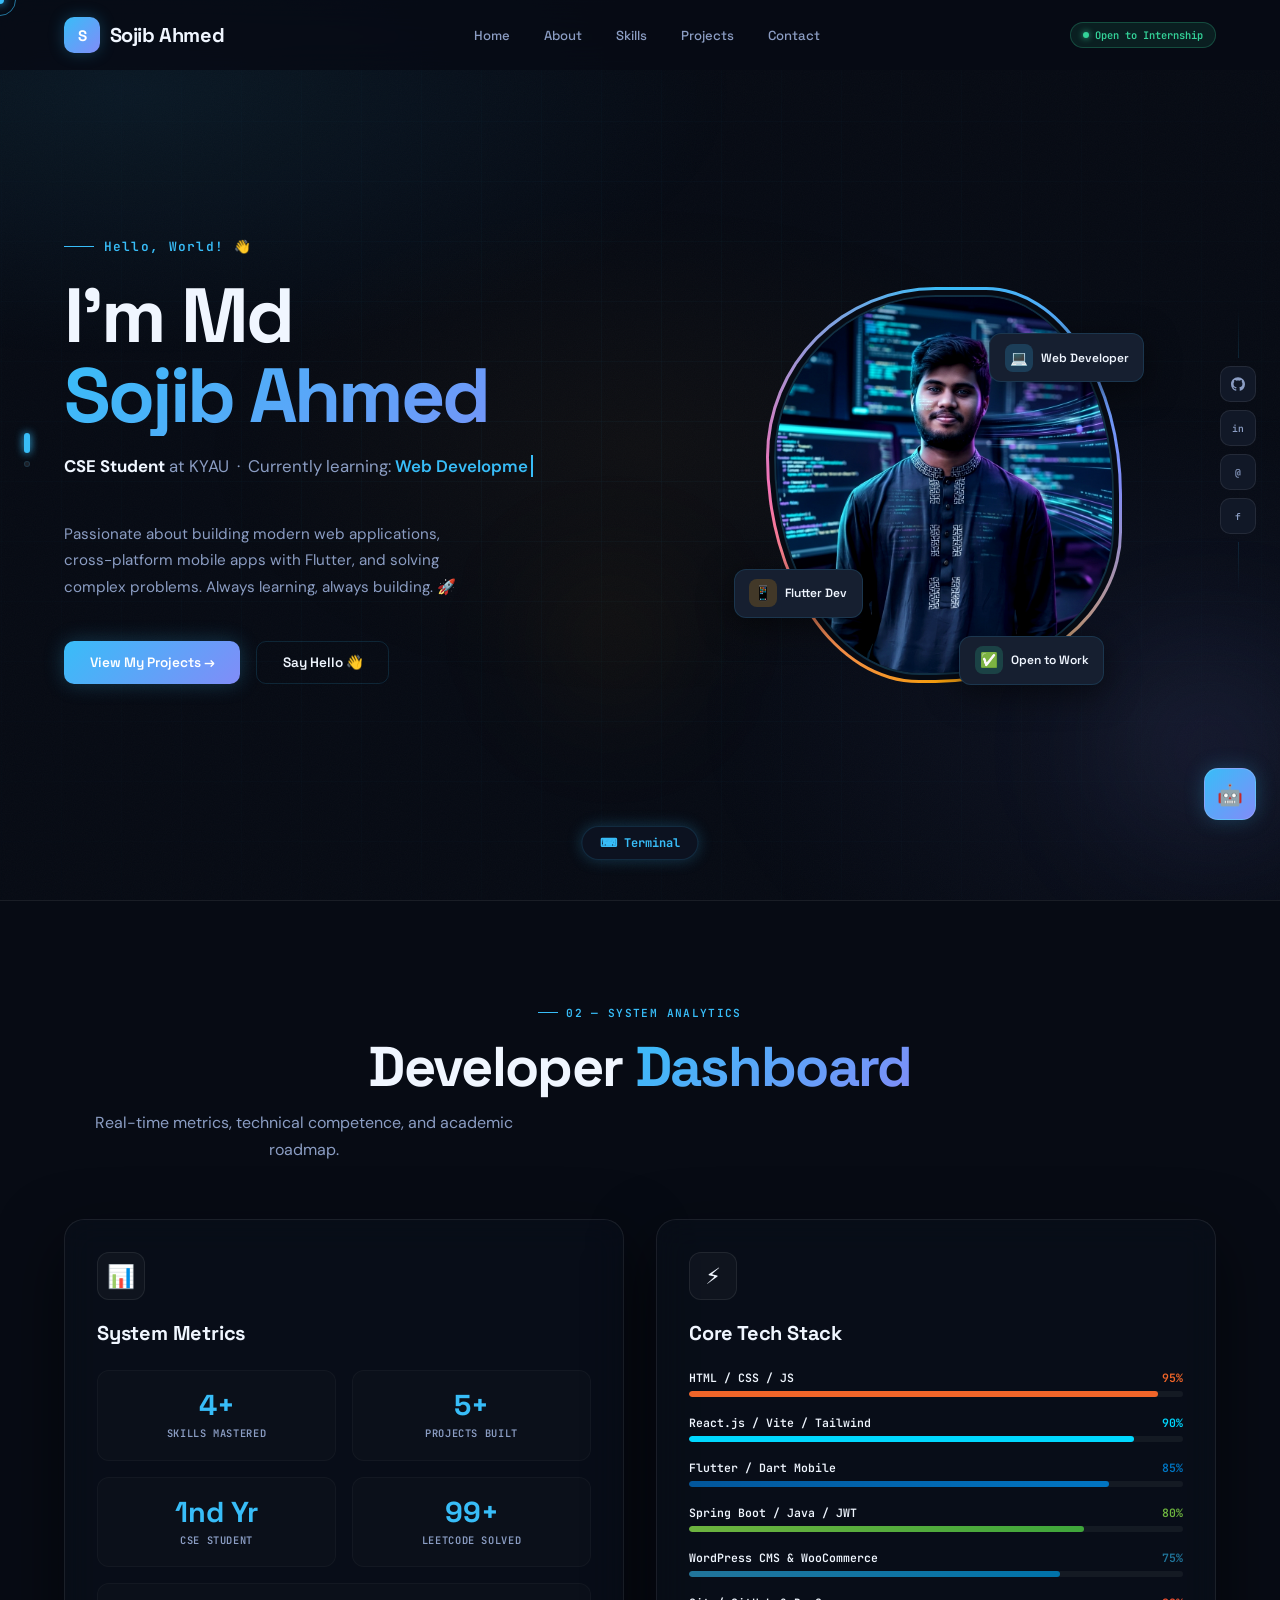
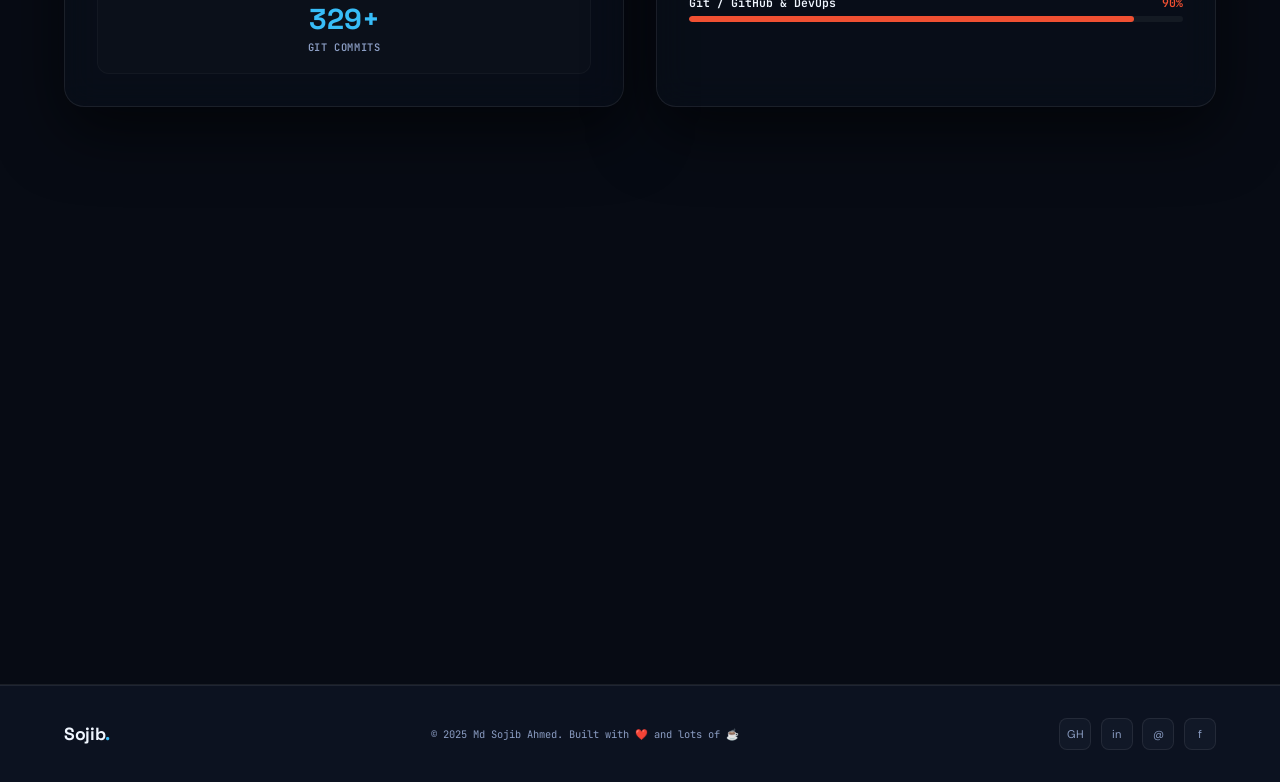
==== index.html @ 4d1f5768 "first commit" ====
<!DOCTYPE html>
<html lang="en">
<head>
  <meta charset="UTF-8"/>
  <meta name="viewport" content="width=device-width, initial-scale=1.0"/>
  <title>Md Sojib Ahmed | CSE Student & Web Developer</title>
  <meta name="description" content="Portfolio of Md Sojib Ahmed — CSE student at Khwaja Yunus Ali University. Passionate about web development, Flutter, and problem solving."/>
  <meta name="keywords" content="Md Sojib Ahmed, CSE student, web developer, Flutter, React, portfolio, KYAU"/>
  <meta name="author" content="Md Sojib Ahmed"/>
  <meta property="og:title" content="Md Sojib Ahmed | Developer Portfolio"/>
  <meta property="og:description" content="CSE student passionate about web development, Flutter apps, and problem solving."/>
  <meta property="og:type" content="website"/>
  <link rel="icon" href="data:image/svg+xml,%3Csvg xmlns='http://www.w3.org/2000/svg' viewBox='0 0 100 100'%3E%3Cdefs%3E%3ClinearGradient id='grad' x1='0%25' y1='0%25' x2='100%25' y2='100%25'%3E%3Cstop offset='0%25' stop-color='%2338bdf8'/%3E%3Cstop offset='100%25' stop-color='%23818cf8'/%3E%3C/linearGradient%3E%3C/defs%3E%3Crect width='100' height='100' rx='24' fill='%230d1117' stroke='url(%23grad)' stroke-width='4'/%3E%3Ctext x='50%25' y='68%25' font-family='system-ui, sans-serif' font-weight='900' font-size='56' fill='url(%23grad)' text-anchor='middle'%3ES%3C/text%3E%3C/svg%3E"/>
  <link rel="stylesheet" href="css/global.css"/>
  <link rel="stylesheet" href="css/home.css"/>
</head>
<body>

<!-- CURSOR -->
<div id="cur-dot"></div>
<div id="cur-ring"></div>

<!-- KONAMI OVERLAY -->
<div id="konami-overlay">
  <div class="konami-emoji">🎉</div>
  <h2 class="konami-title">You Found the Easter Egg!</h2>
  <p class="konami-sub">↑↑↓↓←→←→BA — Incredible! 🕹️<br/>You truly have the developer instinct. Sojib would be proud!</p>
  <button class="konami-close" id="konamiClose">Awesome, Close ✕</button>
</div>

<!-- LOADER -->
<div id="loader">
  <div class="loader-logo-wrap">
    <div class="loader-logo">Sojib<span class="ld-accent">.</span></div>
  </div>
  <div class="loader-dots">
    <span></span><span></span><span></span>
  </div>
  <div class="loader-progress">
    <div class="loader-bar" id="loader-bar"></div>
  </div>
  <div class="loader-status" id="loader-status">Initializing...</div>
</div>

<!-- SOCIAL SIDEBAR -->
<aside class="soc-sidebar" aria-label="Social links">
  <div class="soc-line"></div>
  <a href="https://github.com/sojibahmed404/" target="_blank" rel="noopener" class="soc-btn" aria-label="GitHub">
    <svg viewBox="0 0 24 24"><path d="M12 .297c-6.63 0-12 5.373-12 12 0 5.303 3.438 9.8 8.205 11.385.6.113.82-.258.82-.577 0-.285-.01-1.04-.015-2.04-3.338.724-4.042-1.61-4.042-1.61C4.422 18.07 3.633 17.7 3.633 17.7c-1.087-.744.084-.729.084-.729 1.205.084 1.838 1.236 1.838 1.236 1.07 1.835 2.809 1.305 3.495.998.108-.776.417-1.305.76-1.605-2.665-.3-5.466-1.332-5.466-5.93 0-1.31.465-2.38 1.235-3.22-.135-.303-.54-1.523.105-3.176 0 0 1.005-.322 3.3 1.23.96-.267 1.98-.399 3-.405 1.02.006 2.04.138 3 .405 2.28-1.552 3.285-1.23 3.285-1.23.645 1.653.24 2.873.12 3.176.765.84 1.23 1.91 1.23 3.22 0 4.61-2.805 5.625-5.475 5.92.42.36.81 1.096.81 2.22 0 1.606-.015 2.896-.015 3.286 0 .315.21.69.825.57C20.565 22.092 24 17.592 24 12.297c0-6.627-5.373-12-12-12"/></svg>
    <div class="soc-tip">GitHub</div>
  </a>
  <a href="https://www.linkedin.com/in/md-sojib-ahmed-a58ab03a2/" target="_blank" rel="noopener" class="soc-btn" aria-label="LinkedIn">in<div class="soc-tip">LinkedIn</div></a>
  <a href="mailto:mdsojibahmed544@gmail.com" class="soc-btn" aria-label="Email">@<div class="soc-tip">Email</div></a>
  <a href="https://www.facebook.com/mdsojib.ahamed.9615" target="_blank" rel="noopener" class="soc-btn" aria-label="Facebook">f<div class="soc-tip">Facebook</div></a>
  <div class="soc-line bottom"></div>
</aside>

<!-- PAGE INDICATOR -->
<nav class="page-indicator" aria-label="Page sections">
  <div class="pi-dot active" title="Home"></div>
  <div class="pi-dot" title="Intro"></div>
</nav>

<!-- NAVIGATION -->
<nav role="navigation" aria-label="Main navigation">
  <a href="index.html" class="nav-logo">
    <div class="nav-logo-icon">S</div>
    <span>Sojib Ahmed</span>
  </a>
  <ul class="nav-links">
    <li><a href="index.html" class="active" id="nav-home">Home</a></li>
    <li><a href="about.html" id="nav-about">About</a></li>
    <li><a href="skills.html" id="nav-skills">Skills</a></li>
    <li><a href="projects.html" id="nav-projects">Projects</a></li>
    <li><a href="contact.html" id="nav-contact">Contact</a></li>
  </ul>
  <div class="nav-available">
    <span class="nav-available-dot"></span>
    Open to Internship
  </div>
  <button class="nav-ham" id="nav-ham" aria-label="Open menu">
    <span></span><span></span><span></span>
  </button>
</nav>
<nav class="nav-drawer" id="nav-drawer">
  <a href="index.html">Home</a>
  <a href="about.html">About</a>
  <a href="skills.html">Skills</a>
  <a href="projects.html">Projects</a>
  <a href="contact.html">Contact</a>
</nav>

<!-- HERO SECTION -->
<section id="home" aria-label="Hero section">
  <!-- Background elements -->
  <div class="hero-grid-bg"></div>
  <div class="hero-orb"></div>
  <div class="hero-orb"></div>
  <div class="hero-orb"></div>

  <!-- Left content -->
  <div class="hero-left">
    <div class="hero-greeting reveal" data-delay="200">
      Hello, World! 👋
    </div>
    <h1 class="hero-name reveal" data-delay="350">
      <span class="name-line1">I'm Md</span>
      <span class="name-line2 scramble" data-text="Sojib Ahmed">Sojib Ahmed</span>
    </h1>
    <div class="hero-role-wrap reveal" data-delay="450">
      <strong>CSE Student</strong> at KYAU &nbsp;·&nbsp; Currently learning:
      <span id="typewriter-text"></span>
    </div>
    <p class="hero-desc reveal" data-delay="550">
      Passionate about building modern web applications, cross-platform mobile apps with Flutter, and solving complex problems. Always learning, always building. 🚀
    </p>
    <div class="hero-btns reveal" data-delay="650">
      <a href="projects.html" class="btn-primary mag-btn" id="cta-projects">View My Projects →</a>
      <a href="contact.html" class="btn-outline mag-btn" id="cta-contact">Say Hello 👋</a>
    </div>
  </div>

  <!-- Right: Profile image -->
  <div class="hero-right reveal" data-delay="400">
    <div class="hero-img-container">
      <div class="hero-img-ring">
        <div class="hero-img-ring-inner"></div>
      </div>
      <div class="hero-img-blob">
        <img src="assets/sojib.png" alt="Md Sojib Ahmed — CSE Student and Developer" loading="eager"/>
      </div>
      <!-- Floating badges -->
      <div class="hero-badge hero-badge-1">
        <div class="badge-icon">💻</div>
        <span>Web Developer</span>
      </div>
      <div class="hero-badge hero-badge-2">
        <div class="badge-icon">📱</div>
        <span>Flutter Dev</span>
      </div>
      <div class="hero-badge hero-badge-3">
        <div class="badge-icon">✅</div>
        <span>Open to Work</span>
      </div>
    </div>
  </div>


</section>

<!-- DEVELOPER DASHBOARD SECTION -->
<section id="dev-dashboard" class="dev-dashboard section-anchor reveal" data-delay="100">
  <div class="dashboard-header text-center">
    <div class="section-eyebrow">02 — SYSTEM ANALYTICS</div>
    <h2 class="section-title">Developer <span class="hl">Dashboard</span></h2>
    <p class="section-sub">Real-time metrics, technical competence, and academic roadmap.</p>
  </div>

  <div class="dashboard-grid">
    <!-- Card 1: Core Metrics & Stats -->
    <div class="dash-card metrics-card reveal" data-delay="200">
      <div class="card-glow"></div>
      <div class="card-header-icon">📊</div>
      <h3>System Metrics</h3>
      <div class="stats-grid">
        <div class="dash-stat-item">
          <div class="ds-num"><span data-count="6" data-suffix="+">0+</span></div>
          <div class="ds-label">Skills Mastered</div>
          <div class="ds-tooltip">C, C++, Java, JavaScript, Dart, HTML/CSS</div>
        </div>
        <div class="dash-stat-item">
          <div class="ds-num"><span data-count="8" data-suffix="+">0+</span></div>
          <div class="ds-label">Projects Built</div>
          <div class="ds-tooltip">Emergency Blood Finder, KYAU PDF Builder, Portfolio</div>
        </div>
        <div class="dash-stat-item">
          <div class="ds-num"><span data-count="2" data-suffix="nd Yr">0</span></div>
          <div class="ds-label">CSE Student</div>
          <div class="ds-tooltip">Khwaja Yunus Ali University • CSE Department</div>
        </div>
        <div class="dash-stat-item">
          <div class="ds-num"><span data-count="150" data-suffix="+">0+</span></div>
          <div class="ds-label">LeetCode Solved</div>
          <div class="ds-tooltip">Data Structures & Algorithms in C++ & Java</div>
        </div>
        <div class="dash-stat-item">
          <div class="ds-num"><span data-count="500" data-suffix="+">0+</span></div>
          <div class="ds-label">Git Commits</div>
          <div class="ds-tooltip">Continuous integration & source control history</div>
        </div>
      </div>
    </div>

    <!-- Card 2: Interactive Core Stack Explorer -->
    <div class="dash-card stack-card reveal" data-delay="300">
      <div class="card-glow"></div>
      <div class="card-header-icon">⚡</div>
      <h3>Core Tech Stack</h3>
      <div class="stack-list">
        <div class="stack-item" data-tech="html">
          <div class="stack-info">
            <span class="stack-name">HTML / CSS / JS</span>
            <span class="stack-pct">95%</span>
          </div>
          <div class="stack-bar-wrap">
            <div class="stack-bar" style="--target-width: 95%"></div>
          </div>
        </div>
        <div class="stack-item" data-tech="react">
          <div class="stack-info">
            <span class="stack-name">React.js / Vite / Tailwind</span>
            <span class="stack-pct">90%</span>
          </div>
          <div class="stack-bar-wrap">
            <div class="stack-bar" style="--target-width: 90%"></div>
          </div>
        </div>
        <div class="stack-item" data-tech="flutter">
          <div class="stack-info">
            <span class="stack-name">Flutter / Dart Mobile</span>
            <span class="stack-pct">85%</span>
          </div>
          <div class="stack-bar-wrap">
            <div class="stack-bar" style="--target-width: 85%"></div>
          </div>
        </div>
        <div class="stack-item" data-tech="spring">
          <div class="stack-info">
            <span class="stack-name">Spring Boot / Java / JWT</span>
            <span class="stack-pct">80%</span>
          </div>
          <div class="stack-bar-wrap">
            <div class="stack-bar" style="--target-width: 80%"></div>
          </div>
        </div>
        <div class="stack-item" data-tech="wordpress">
          <div class="stack-info">
            <span class="stack-name">WordPress CMS & WooCommerce</span>
            <span class="stack-pct">75%</span>
          </div>
          <div class="stack-bar-wrap">
            <div class="stack-bar" style="--target-width: 75%"></div>
          </div>
        </div>
        <div class="stack-item" data-tech="git">
          <div class="stack-info">
            <span class="stack-name">Git / GitHub & DevOps</span>
            <span class="stack-pct">90%</span>
          </div>
          <div class="stack-bar-wrap">
            <div class="stack-bar" style="--target-width: 90%"></div>
          </div>
        </div>
      </div>
    </div>

    <!-- Card 3: Academic & Status Hub -->
    <div class="dash-card status-card reveal" data-delay="400">
      <div class="card-glow"></div>
      <div class="card-header-icon">🎓</div>
      <h3>Academic & Status</h3>
      <div class="status-list">
        <div class="status-item">
          <span class="status-icon">🏫</span>
          <div class="status-content">
            <div class="status-label">University</div>
            <div class="status-val">Khwaja Yunus Ali University</div>
          </div>
        </div>
        <div class="status-item">
          <span class="status-icon">📚</span>
          <div class="status-content">
            <div class="status-label">Department</div>
            <div class="status-val">Computer Science & Engineering</div>
          </div>
        </div>
        <div class="status-item">
          <span class="status-icon">📍</span>
          <div class="status-content">
            <div class="status-label">Location</div>
            <div class="status-val">Bangladesh (GMT+6)</div>
          </div>
        </div>
        <div class="status-item">
          <span class="status-icon">💼</span>
          <div class="status-content">
            <div class="status-label">Availability</div>
            <div class="status-val status-val-badge">
              <span class="status-dot-pulse"></span>
              Open to Internship
            </div>
          </div>
        </div>
      </div>
    </div>

    <!-- Card 4: Dev Goals & Focus -->
    <div class="dash-card focus-card reveal" data-delay="500">
      <div class="card-glow"></div>
      <div class="card-header-icon">🎯</div>
      <h3>Current Focus & Vision</h3>
      <div class="focus-content">
        <div class="focus-block">
          <h4>🚀 Learning Roadmap</h4>
          <p>Spring Security, Flutter Clean Architecture, and REST API Best Practices.</p>
        </div>
        <div class="focus-block">
          <h4>💡 Dev Philosophy</h4>
          <p>"Logic will get you from A to B. Clean code & care will get you everywhere. I build robust cross-platform mobile apps & web services."</p>
        </div>
        <div class="focus-block">
          <h4>🛡️ Active Projects</h4>
          <p>Developing full-stack Spring-React applications and custom Flutter plugins.</p>
        </div>
      </div>
    </div>
  </div>
</section>


<!-- ── TERMINAL WIDGET (MODAL OVERLAY STYLE) ── -->
<button id="term-open-btn" title="Open Terminal">⌨ Terminal</button>

<div id="terminal-overlay">
  <div class="terminal-box">
    <div class="terminal-bar">
      <div class="terminal-dot r" id="term-close-dot" title="Close Terminal"></div>
      <div class="terminal-dot y"></div>
      <div class="terminal-dot g"></div>
      <div class="terminal-title">sojib@portfolio ~ terminal</div>
    </div>
    <div class="terminal-body" id="terminal-body">
      <div class="term-line welcome-msg">
        <pre class="term-ascii" style="color: #3fb950; font-family: monospace; font-size: clamp(.38rem, 1vw, .55rem); line-height: 1.15; overflow-x: auto; white-space: pre; margin-bottom: 1rem;">
 ____   ___    _ ___ ____    _    _   _ __  __ _____ ____  
/ ___| / _ \  | |_ _| __ )  / \  | | | |  \/  | ____|  _ \ 
\___ \| | | |_| || ||  _ \ / _ \ | |_| | |\/| |  _| | | | |
 ___) | |_| | |_| || || |_) / ___ \|  _  | |  | | |___| |_| |
|____/ \___/ \___/___|____/_/   \_\_| |_|_|  |_|_____|____/ 
        </pre>
        <p class="term-line info">Welcome to Sojib's Interactive CLI [Version 1.0.0]</p>
        <p class="term-line info">Type <span style="color: #58a6ff;">'help'</span> to see a list of available commands.</p>
        
        <div class="term-quick-actions" style="margin-top: 1rem; display: flex; flex-wrap: wrap; gap: 0.5rem; align-items: center;">
          <span style="color: #8b949e; font-family: monospace; font-size: 0.75rem;">Quick Run:</span>
          <button class="term-qbtn" onclick="runTermCmd('help')">help</button>
          <button class="term-qbtn" onclick="runTermCmd('neofetch')">neofetch</button>
          <button class="term-qbtn" onclick="runTermCmd('skills --visual')">skills</button>
          <button class="term-qbtn" onclick="runTermCmd('github')">github</button>
          <button class="term-qbtn" onclick="runTermCmd('sudo hack')">sudo hack</button>
        </div>
        <br/>
      </div>
    </div>
    <div class="terminal-input-row">
      <span class="terminal-prompt">sojib@portfolio:~$ </span>
      <input id="terminal-input" type="text" placeholder="type 'help' for commands..." autocomplete="off" spellcheck="false"/>
    </div>
  </div>
</div>

<!-- AI CHAT -->
<div id="ai-chat-btn" role="button" aria-label="Open AI chat" title="Chat with Sojib's AI">🤖</div>
<div id="ai-chat-bubble" role="dialog" aria-label="AI Assistant">
  <div class="chat-header">
    <div class="chat-header-dot"></div>
    <div class="chat-header-title">Ask about Sojib 🤖</div>
    <div class="chat-header-sub">AI Assistant</div>
    <button class="chat-close-btn" id="chat-close">✕</button>
  </div>
  <div class="chat-msgs" id="chat-msgs">
    <div class="chat-msg bot">Hi! 👋 I'm Sojib's AI assistant. Ask me anything about him — skills, projects, or how to contact him!</div>
  </div>
  <div class="chat-quick">
    <button class="chat-quick-btn" onclick="quickAsk('Who is Sojib?')">Who is Sojib?</button>
    <button class="chat-quick-btn" onclick="quickAsk('What are his skills?')">Skills?</button>
    <button class="chat-quick-btn" onclick="quickAsk('Is he available for internship?')">Internship?</button>
    <button class="chat-quick-btn" onclick="quickAsk('What projects has he built?')">Projects?</button>
  </div>
  <div class="chat-input-row">
    <input id="chat-input" type="text" placeholder="Ask something..." autocomplete="off"/>
    <button id="chat-send" aria-label="Send">➤</button>
  </div>
</div>

<!-- BACK TO TOP -->
<button id="back-top" aria-label="Back to top">↑</button>

<!-- FOOTER -->
<footer>
  <div class="footer-inner">
    <a href="index.html" class="footer-logo">Sojib<span>.</span></a>
    <p class="footer-copy">© 2025 Md Sojib Ahmed. Built with ❤️ and lots of ☕</p>
    <div class="footer-socials">
      <a href="https://github.com/sojibahmed404/" target="_blank" rel="noopener" aria-label="GitHub">GH</a>
      <a href="https://www.linkedin.com/in/md-sojib-ahmed-a58ab03a2/" target="_blank" rel="noopener" aria-label="LinkedIn">in</a>
      <a href="mailto:mdsojibahmed544@gmail.com" aria-label="Email">@</a>
      <a href="https://www.facebook.com/mdsojib.ahamed.9615" target="_blank" rel="noopener" aria-label="Facebook">f</a>
    </div>
  </div>
</footer>

<script src="js/global.js"></script>
<script src="js/home.js"></script>
</body>
</html>
---- css/global.css ----
/* ═══════════════════════════════════════════
   SOJIB AHMED — PORTFOLIO — GLOBAL STYLES
   ═══════════════════════════════════════════ */

@import url('https://fonts.googleapis.com/css2?family=Space+Grotesk:wght@300;400;500;600;700&family=DM+Sans:ital,opsz,wght@0,9..40,300;0,9..40,400;0,9..40,500;0,9..40,600;1,9..40,400&family=JetBrains+Mono:wght@400;600&display=swap');

/* ── DESIGN TOKENS ── */
:root {
  /* Colors */
  --bg: #070b14;
  --bg2: #0c1220;
  --bg3: #111827;
  --card: #111827;
  --card2: #161f30;
  --border: rgba(56, 189, 248, 0.15);
  --border2: rgba(255, 255, 255, 0.08);
  --fg: #f0f6ff;
  --muted: #8b9dc3;

  /* Accent palette */
  --cyan: #38bdf8;
  --cyan-dark: #0284c7;
  --cyan-glow: rgba(56, 189, 248, 0.25);
  --amber: #f59e0b;
  --amber-glow: rgba(245, 158, 11, 0.25);
  --violet: #818cf8;
  --violet-glow: rgba(129, 140, 248, 0.25);
  --rose: #f472b6;
  --emerald: #34d399;

  /* Shadows */
  --shadow-sm: 0 2px 8px rgba(0,0,0,.4);
  --shadow-md: 0 8px 32px rgba(0,0,0,.5);
  --shadow-lg: 0 24px 64px rgba(0,0,0,.6);
  --shadow-glow: 0 0 24px var(--cyan-glow);
  --shadow-glow-amber: 0 0 24px var(--amber-glow);

  /* Typography */
  --font-head: 'Space Grotesk', system-ui, sans-serif;
  --font-body: 'DM Sans', system-ui, sans-serif;
  --font-mono: 'JetBrains Mono', monospace;

  /* Spacing */
  --nav-h: 70px;

  /* Transitions */
  --ease-spring: cubic-bezier(0.34, 1.56, 0.64, 1);
  --ease-smooth: cubic-bezier(0.4, 0, 0.2, 1);
}

/* ── RESET ── */
*, *::before, *::after {
  box-sizing: border-box;
  margin: 0;
  padding: 0;
}
html {
  scroll-behavior: smooth;
  font-size: 16px;
}
body {
  background: var(--bg);
  color: var(--fg);
  font-family: var(--font-body);
  overflow-x: hidden;
  -webkit-font-smoothing: antialiased;
  -moz-osx-font-smoothing: grayscale;
  cursor: none;
  min-height: 100vh;
}

/* ── NOISE OVERLAY ── */
body::before {
  content: '';
  position: fixed;
  inset: 0;
  z-index: -1;
  pointer-events: none;
  opacity: 0.025;
  background-image: url("data:image/svg+xml,%3Csvg viewBox='0 0 256 256' xmlns='http://www.w3.org/2000/svg'%3E%3Cfilter id='noise'%3E%3CfeTurbulence type='fractalNoise' baseFrequency='0.9' numOctaves='4' stitchTiles='stitch'/%3E%3C/filter%3E%3Crect width='100%25' height='100%25' filter='url(%23noise)'/%3E%3C/svg%3E");
  background-repeat: repeat;
  background-size: 256px 256px;
}

/* ── GRADIENT MESH BG ── */
body::after {
  content: '';
  position: fixed;
  inset: 0;
  z-index: -1;
  pointer-events: none;
  background:
    radial-gradient(ellipse 80% 50% at 10% 10%, rgba(56, 189, 248, 0.08) 0%, transparent 60%),
    radial-gradient(ellipse 60% 60% at 90% 80%, rgba(129, 140, 248, 0.06) 0%, transparent 60%),
    radial-gradient(ellipse 50% 40% at 50% 50%, rgba(245, 158, 11, 0.04) 0%, transparent 70%);
}

/* ── SCROLLBAR ── */
::-webkit-scrollbar { width: 6px; }
::-webkit-scrollbar-track { background: var(--bg2); }
::-webkit-scrollbar-thumb { background: var(--border); border-radius: 99px; }
::-webkit-scrollbar-thumb:hover { background: var(--cyan); }
* { scrollbar-width: thin; scrollbar-color: var(--border) var(--bg2); }

/* ── SELECTION ── */
::selection { background: var(--cyan-glow); color: var(--cyan); }

/* ── CUSTOM CURSOR ── */
#cur-dot {
  position: fixed;
  width: 8px;
  height: 8px;
  background: var(--cyan);
  border-radius: 50%;
  pointer-events: none;
  z-index: 99999;
  transform: translate(-50%, -50%);
  transition: width .15s var(--ease-spring), height .15s var(--ease-spring), background .2s ease;
  box-shadow: 0 0 10px var(--cyan);
}
#cur-ring {
  position: fixed;
  width: 32px;
  height: 32px;
  border: 1.5px solid rgba(56, 189, 248, 0.6);
  border-radius: 50%;
  pointer-events: none;
  z-index: 99998;
  transform: translate(-50%, -50%);
  transition: all .1s ease;
}
body:has(a:hover, button:hover, [role="button"]:hover) #cur-dot {
  width: 16px;
  height: 16px;
  background: var(--amber);
  box-shadow: 0 0 16px var(--amber);
}
body:has(a:hover, button:hover, [role="button"]:hover) #cur-ring {
  width: 44px;
  height: 44px;
  border-color: rgba(245, 158, 11, 0.5);
}

/* ── PAGE LOADER ── */
#loader {
  position: fixed;
  inset: 0;
  z-index: 99990;
  background: var(--bg);
  display: flex;
  flex-direction: column;
  align-items: center;
  justify-content: center;
  gap: 1.8rem;
  transition: opacity .6s ease, visibility .6s ease;
}
#loader.done { opacity: 0; visibility: hidden; }

.loader-logo-wrap {
  display: flex;
  align-items: center;
  gap: .5rem;
}
.loader-logo {
  font-family: var(--font-head);
  font-size: 2.8rem;
  font-weight: 700;
  color: var(--fg);
  letter-spacing: -.03em;
}
.loader-logo .ld-accent {
  color: var(--cyan);
  position: relative;
}
.loader-logo .ld-accent::after {
  content: '';
  position: absolute;
  inset: -4px;
  border-radius: 8px;
  background: var(--cyan-glow);
  filter: blur(8px);
  z-index: -1;
}
.loader-progress {
  width: 200px;
  height: 2px;
  background: rgba(255,255,255,.08);
  border-radius: 99px;
  overflow: hidden;
  position: relative;
}
.loader-bar {
  height: 100%;
  width: 0;
  background: linear-gradient(90deg, var(--cyan), var(--violet), var(--amber));
  border-radius: 99px;
  transition: width .05s linear;
  box-shadow: 0 0 8px var(--cyan);
}
.loader-status {
  font-family: var(--font-mono);
  font-size: .7rem;
  color: var(--muted);
  letter-spacing: .1em;
}
.loader-dots {
  display: flex;
  gap: 6px;
}
.loader-dots span {
  width: 6px;
  height: 6px;
  border-radius: 50%;
  background: var(--cyan);
  animation: ldot .8s ease-in-out infinite;
}
.loader-dots span:nth-child(2) { animation-delay: .15s; background: var(--violet); }
.loader-dots span:nth-child(3) { animation-delay: .3s; background: var(--amber); }
@keyframes ldot {
  0%, 100% { transform: translateY(0); opacity: .4; }
  50% { transform: translateY(-8px); opacity: 1; }
}

/* ── NAVIGATION ── */
nav[role="navigation"] {
  position: fixed;
  top: 0;
  left: 0;
  right: 0;
  z-index: 1000;
  height: var(--nav-h);
  display: flex;
  align-items: center;
  justify-content: space-between;
  padding: 0 5%;
  background: rgba(7, 11, 20, 0.8);
  backdrop-filter: blur(16px);
  -webkit-backdrop-filter: blur(16px);
  transition: all .3s ease;
}
nav[role="navigation"].scrolled {
  background: rgba(7, 11, 20, 0.95);
}
.nav-logo {
  font-family: var(--font-head);
  font-size: 1.25rem;
  font-weight: 700;
  text-decoration: none;
  color: var(--fg);
  display: flex;
  align-items: center;
  gap: .6rem;
  letter-spacing: -.02em;
}
.nav-logo-icon {
  width: 36px;
  height: 36px;
  border-radius: 10px;
  background: linear-gradient(135deg, var(--cyan), var(--violet));
  display: flex;
  align-items: center;
  justify-content: center;
  font-size: .95rem;
  font-weight: 800;
  color: #fff;
  box-shadow: 0 0 16px var(--cyan-glow);
}
.nav-links {
  display: flex;
  gap: .2rem;
  list-style: none;
  align-items: center;
}
.nav-links a {
  font-family: var(--font-head);
  font-size: .82rem;
  font-weight: 500;
  text-decoration: none;
  color: var(--muted);
  padding: .4rem .9rem;
  border-radius: 8px;
  border: 1px solid transparent;
  transition: all .2s var(--ease-spring);
  position: relative;
}
.nav-links a:hover,
.nav-links a.active {
  color: var(--cyan);
  background: rgba(56, 189, 248, 0.08);
  border-color: var(--border);
}
.nav-links a.active::after {
  content: '';
  position: absolute;
  bottom: -2px;
  left: 50%;
  transform: translateX(-50%);
  width: 4px;
  height: 4px;
  background: var(--cyan);
  border-radius: 50%;
  box-shadow: 0 0 6px var(--cyan);
}
.nav-cta {
  font-family: var(--font-head);
  font-size: .8rem;
  font-weight: 600;
  text-decoration: none;
  color: var(--bg);
  background: linear-gradient(135deg, var(--cyan), var(--violet));
  padding: .5rem 1.2rem;
  border-radius: 8px;
  border: 1px solid transparent;
  transition: all .2s var(--ease-spring);
  display: flex;
  align-items: center;
  gap: .4rem;
  box-shadow: 0 0 16px var(--cyan-glow);
}
.nav-cta:hover {
  transform: translateY(-1px);
  box-shadow: 0 0 24px var(--cyan-glow);
}
.nav-available {
  display: flex;
  align-items: center;
  gap: .4rem;
  font-family: var(--font-mono);
  font-size: .65rem;
  font-weight: 600;
  color: var(--emerald);
  background: rgba(52, 211, 153, 0.1);
  border: 1px solid rgba(52, 211, 153, 0.25);
  padding: .3rem .75rem;
  border-radius: 99px;
}
.nav-available-dot {
  width: 6px;
  height: 6px;
  background: var(--emerald);
  border-radius: 50%;
  animation: avail-pulse 2s infinite;
  box-shadow: 0 0 6px var(--emerald);
}
@keyframes avail-pulse {
  0%, 100% { opacity: 1; transform: scale(1); }
  50% { opacity: .5; transform: scale(.7); }
}
/* Hamburger */
.nav-ham {
  display: none;
  flex-direction: column;
  gap: 5px;
  cursor: pointer;
  padding: .5rem;
}
.nav-ham span {
  display: block;
  width: 22px;
  height: 2px;
  background: var(--fg);
  border-radius: 99px;
  transition: all .3s ease;
}
.nav-ham.open span:nth-child(1) { transform: translateY(7px) rotate(45deg); }
.nav-ham.open span:nth-child(2) { opacity: 0; }
.nav-ham.open span:nth-child(3) { transform: translateY(-7px) rotate(-45deg); }

/* ── MOBILE NAV DRAWER ── */
.nav-drawer {
  display: none;
  position: fixed;
  inset: var(--nav-h) 0 0 0;
  z-index: 999;
  background: rgba(7, 11, 20, 0.97);
  backdrop-filter: blur(16px);
  flex-direction: column;
  align-items: center;
  justify-content: center;
  gap: 1.5rem;
  transform: translateY(-100%);
  transition: transform .4s var(--ease-smooth);
}
.nav-drawer.open {
  transform: translateY(0);
}
.nav-drawer a {
  font-family: var(--font-head);
  font-size: 1.4rem;
  font-weight: 600;
  text-decoration: none;
  color: var(--muted);
  transition: color .2s ease;
}
.nav-drawer a:hover { color: var(--cyan); }

/* ── SOCIAL SIDEBAR ── */
.soc-sidebar {
  position: fixed;
  right: 1.5rem;
  top: 50%;
  transform: translateY(-50%);
  z-index: 500;
  display: flex;
  flex-direction: column;
  align-items: center;
  gap: .5rem;
}
.soc-line {
  width: 1px;
  height: 50px;
  background: linear-gradient(to bottom, transparent, var(--border));
}
.soc-line.bottom {
  background: linear-gradient(to bottom, var(--border), transparent);
}
.soc-btn {
  width: 36px;
  height: 36px;
  border-radius: 10px;
  border: 1px solid var(--border2);
  background: var(--card);
  display: flex;
  align-items: center;
  justify-content: center;
  text-decoration: none;
  color: var(--muted);
  font-family: var(--font-mono);
  font-size: .6rem;
  font-weight: 600;
  transition: all .2s var(--ease-spring);
  position: relative;
}
.soc-btn svg { width: 14px; height: 14px; fill: currentColor; }
.soc-btn:hover {
  color: var(--cyan);
  border-color: var(--border);
  background: rgba(56, 189, 248, 0.1);
  transform: translateX(-3px);
  box-shadow: var(--shadow-glow);
}
.soc-tip {
  position: absolute;
  right: calc(100% + 10px);
  background: var(--card2);
  border: 1px solid var(--border);
  color: var(--fg);
  font-family: var(--font-mono);
  font-size: .6rem;
  font-weight: 600;
  letter-spacing: .05em;
  padding: .25rem .6rem;
  border-radius: 6px;
  white-space: nowrap;
  opacity: 0;
  pointer-events: none;
  transition: opacity .15s ease;
}
.soc-btn:hover .soc-tip { opacity: 1; }

/* ── SECTION SHARED ── */
section {
  padding: 6rem 5% 5rem;
  position: relative;
  z-index: 1;
}
section:first-of-type { padding-top: calc(var(--nav-h) + 4rem); }

.section-eyebrow {
  display: inline-flex;
  align-items: center;
  gap: .5rem;
  font-family: var(--font-mono);
  font-size: .7rem;
  font-weight: 600;
  text-transform: uppercase;
  letter-spacing: .12em;
  color: var(--cyan);
  margin-bottom: 1rem;
}
.section-eyebrow::before {
  content: '';
  width: 20px;
  height: 1px;
  background: var(--cyan);
}
.section-title {
  font-family: var(--font-head);
  font-size: clamp(2rem, 4.5vw, 3.5rem);
  font-weight: 700;
  line-height: 1.1;
  letter-spacing: -.03em;
  margin-bottom: .75rem;
}
.section-title .hl {
  background: linear-gradient(135deg, var(--cyan), var(--violet));
  -webkit-background-clip: text;
  -webkit-text-fill-color: transparent;
  background-clip: text;
}
.section-sub {
  font-size: 1rem;
  color: var(--muted);
  max-width: 480px;
  line-height: 1.7;
}

/* ── GLASS CARD ── */
.glass {
  background: rgba(17, 24, 39, 0.6);
  border: 1px solid var(--border2);
  backdrop-filter: blur(12px);
  -webkit-backdrop-filter: blur(12px);
}

/* ── BUTTONS ── */
.btn-primary {
  font-family: var(--font-head);
  font-size: .85rem;
  font-weight: 600;
  text-decoration: none;
  display: inline-flex;
  align-items: center;
  gap: .5rem;
  padding: .75rem 1.6rem;
  border-radius: 10px;
  background: linear-gradient(135deg, var(--cyan), var(--violet));
  color: #fff;
  border: none;
  cursor: pointer;
  transition: all .2s var(--ease-spring);
  box-shadow: 0 0 20px var(--cyan-glow);
  position: relative;
  overflow: hidden;
}
.btn-primary::before {
  content: '';
  position: absolute;
  inset: 0;
  background: linear-gradient(135deg, rgba(255,255,255,.15), transparent);
  opacity: 0;
  transition: opacity .2s ease;
}
.btn-primary:hover::before { opacity: 1; }
.btn-primary:hover {
  transform: translateY(-2px);
  box-shadow: 0 0 32px var(--cyan-glow);
}
.btn-outline {
  font-family: var(--font-head);
  font-size: .85rem;
  font-weight: 600;
  text-decoration: none;
  display: inline-flex;
  align-items: center;
  gap: .5rem;
  padding: .75rem 1.6rem;
  border-radius: 10px;
  background: transparent;
  color: var(--fg);
  border: 1px solid var(--border);
  cursor: pointer;
  transition: all .2s var(--ease-spring);
}
.btn-outline:hover {
  border-color: var(--cyan);
  color: var(--cyan);
  background: rgba(56, 189, 248, 0.08);
  transform: translateY(-2px);
}

/* ── REVEAL ANIMATION ── */
.reveal {
  opacity: 0;
  transform: translateY(28px);
  transition: opacity .6s ease, transform .6s var(--ease-spring);
}
.reveal.from-left {
  transform: translateX(-28px);
}
.reveal.from-right {
  transform: translateX(28px);
}
.reveal.visible {
  opacity: 1;
  transform: none;
}

/* ── FOOTER ── */
footer {
  position: relative;
  z-index: 1;
  background: var(--bg2);
  border-top: 1px solid var(--border2);
  padding: 2rem 5%;
}
.footer-inner {
  display: flex;
  justify-content: space-between;
  align-items: center;
  flex-wrap: wrap;
  gap: 1rem;
}
.footer-logo {
  font-family: var(--font-head);
  font-size: 1.1rem;
  font-weight: 700;
  color: var(--fg);
  text-decoration: none;
  letter-spacing: -.02em;
}
.footer-logo span { color: var(--cyan); }
.footer-copy {
  font-family: var(--font-mono);
  font-size: .65rem;
  color: var(--muted);
}
.footer-socials {
  display: flex;
  gap: .6rem;
}
.footer-socials a {
  width: 32px;
  height: 32px;
  border-radius: 8px;
  border: 1px solid var(--border2);
  background: var(--card);
  display: flex;
  align-items: center;
  justify-content: center;
  text-decoration: none;
  color: var(--muted);
  font-size: .7rem;
  transition: all .2s ease;
}
.footer-socials a:hover {
  color: var(--cyan);
  border-color: var(--border);
  background: rgba(56, 189, 248, 0.08);
}

/* ── KONAMI OVERLAY ── */
#konami-overlay {
  position: fixed;
  inset: 0;
  z-index: 999990;
  background: rgba(7, 11, 20, .97);
  display: flex;
  flex-direction: column;
  align-items: center;
  justify-content: center;
  gap: 1.5rem;
  opacity: 0;
  visibility: hidden;
  transition: opacity .4s ease, visibility .4s ease;
}
#konami-overlay.show { opacity: 1; visibility: visible; }
.konami-emoji { font-size: 5rem; animation: koSpin 1s ease-in-out infinite alternate; }
@keyframes koSpin {
  from { transform: rotate(-15deg) scale(1); }
  to { transform: rotate(15deg) scale(1.15); }
}
.konami-title {
  font-family: var(--font-head);
  font-size: 2.2rem;
  font-weight: 700;
  background: linear-gradient(135deg, var(--cyan), var(--amber));
  -webkit-background-clip: text;
  -webkit-text-fill-color: transparent;
  background-clip: text;
}
.konami-sub {
  font-size: .95rem;
  color: var(--muted);
  text-align: center;
  max-width: 380px;
  line-height: 1.7;
}
.konami-close {
  font-family: var(--font-head);
  font-size: .82rem;
  font-weight: 600;
  background: linear-gradient(135deg, var(--cyan), var(--violet));
  color: #fff;
  padding: .7rem 1.8rem;
  border-radius: 10px;
  border: none;
  cursor: pointer;
  box-shadow: 0 0 20px var(--cyan-glow);
  transition: all .2s var(--ease-spring);
}
.konami-close:hover { transform: scale(1.05); }

/* ── BACK TO TOP ── */
#back-top {
  position: fixed;
  bottom: 1.5rem;
  right: 1.5rem;
  z-index: 800;
  width: 42px;
  height: 42px;
  border-radius: 10px;
  background: var(--card2);
  border: 1px solid var(--border);
  display: flex;
  align-items: center;
  justify-content: center;
  cursor: pointer;
  color: var(--muted);
  font-size: 1rem;
  transition: all .2s var(--ease-spring);
  opacity: 0;
  visibility: hidden;
  box-shadow: var(--shadow-md);
}
#back-top.show { opacity: 1; visibility: visible; }
#back-top:hover {
  color: var(--cyan);
  border-color: var(--border);
  background: rgba(56, 189, 248, 0.1);
  transform: translateY(-3px);
  box-shadow: var(--shadow-glow);
}

/* ── PAGE INDICATOR ── */
.page-indicator {
  position: fixed;
  left: 1.5rem;
  top: 50%;
  transform: translateY(-50%);
  z-index: 500;
  display: flex;
  flex-direction: column;
  gap: .5rem;
}
.pi-dot {
  width: 6px;
  height: 6px;
  border-radius: 50%;
  background: var(--border2);
  border: 1px solid var(--border);
  transition: all .3s ease;
  cursor: pointer;
}
.pi-dot.active {
  background: var(--cyan);
  box-shadow: 0 0 8px var(--cyan);
  height: 20px;
  border-radius: 3px;
}

/* ── TOOLTIP ── */
[data-tooltip] {
  position: relative;
}
[data-tooltip]::after {
  content: attr(data-tooltip);
  position: absolute;
  bottom: calc(100% + 8px);
  left: 50%;
  transform: translateX(-50%);
  background: var(--card2);
  border: 1px solid var(--border);
  color: var(--fg);
  font-family: var(--font-mono);
  font-size: .6rem;
  padding: .3rem .7rem;
  border-radius: 6px;
  white-space: nowrap;
  opacity: 0;
  pointer-events: none;
  transition: opacity .15s ease;
  z-index: 100;
}
[data-tooltip]:hover::after { opacity: 1; }

/* ── TAG CHIP ── */
.tag {
  font-family: var(--font-mono);
  font-size: .65rem;
  font-weight: 600;
  padding: .25rem .65rem;
  border-radius: 6px;
  background: rgba(56, 189, 248, 0.1);
  border: 1px solid rgba(56, 189, 248, 0.2);
  color: var(--cyan);
  transition: all .15s ease;
}
.tag:hover {
  background: rgba(56, 189, 248, 0.2);
  border-color: var(--cyan);
}
.tag.amber {
  background: rgba(245, 158, 11, 0.1);
  border-color: rgba(245, 158, 11, 0.2);
  color: var(--amber);
}
.tag.violet {
  background: rgba(129, 140, 248, 0.1);
  border-color: rgba(129, 140, 248, 0.2);
  color: var(--violet);
}
.tag.emerald {
  background: rgba(52, 211, 153, 0.1);
  border-color: rgba(52, 211, 153, 0.2);
  color: var(--emerald);
}
.tag.rose {
  background: rgba(244, 114, 182, 0.1);
  border-color: rgba(244, 114, 182, 0.2);
  color: var(--rose);
}

/* ── RESPONSIVE ── */
@media (max-width: 960px) {
  .nav-links, .nav-available { display: none; }
  .nav-ham { display: flex; }
  .nav-drawer { display: flex; }
  .soc-sidebar { display: none; }
  .page-indicator { display: none; }
}
@media (max-width: 640px) {
  section { padding: 5rem 4% 4rem; }
  .nav-logo span { display: none; }
}
@media (prefers-reduced-motion: reduce) {
  *, *::before, *::after {
    animation-duration: .01ms !important;
    transition-duration: .01ms !important;
  }
}

/* ── AI CHAT WIDGET ── */
#ai-chat-btn {
  position: fixed;
  bottom: 5rem;
  right: 1.5rem;
  z-index: 800;
  width: 52px; height: 52px;
  border-radius: 14px;
  background: linear-gradient(135deg, var(--cyan), var(--violet));
  border: 1px solid rgba(255,255,255,.15);
  display: flex; align-items: center; justify-content: center;
  font-size: 1.3rem;
  cursor: pointer;
  box-shadow: 0 0 20px var(--cyan-glow);
  transition: all .2s var(--ease-spring);
}
#ai-chat-btn:hover {
  transform: scale(1.1) translateY(-2px);
  box-shadow: 0 0 32px var(--cyan-glow);
}
#ai-chat-bubble {
  position: fixed;
  bottom: 9.5rem;
  right: 1.5rem;
  z-index: 800;
  width: min(340px, 92vw);
  background: var(--card2);
  border: 1px solid var(--border);
  border-radius: 20px;
  box-shadow: var(--shadow-lg);
  display: flex;
  flex-direction: column;
  overflow: hidden;
  opacity: 0;
  visibility: hidden;
  transform: translateY(16px) scale(.95);
  transition: all .3s var(--ease-spring);
}
#ai-chat-bubble.open {
  opacity: 1;
  visibility: visible;
  transform: none;
}
.chat-header {
  background: linear-gradient(135deg, rgba(56,189,248,.2), rgba(129,140,248,.2));
  border-bottom: 1px solid var(--border2);
  padding: .85rem 1rem;
  display: flex;
  align-items: center;
  gap: .6rem;
}
.chat-header-dot {
  width: 7px; height: 7px;
  background: var(--emerald);
  border-radius: 50%;
  box-shadow: 0 0 6px var(--emerald);
  animation: avail-pulse 2s infinite;
}
.chat-header-title {
  font-family: var(--font-head);
  font-size: .82rem;
  font-weight: 700;
  color: var(--fg);
}
.chat-header-sub {
  font-family: var(--font-mono);
  font-size: .58rem;
  color: var(--muted);
  margin-left: auto;
}
.chat-close-btn {
  width: 22px; height: 22px;
  border-radius: 6px;
  background: rgba(255,255,255,.06);
  border: 1px solid var(--border2);
  display: flex; align-items: center; justify-content: center;
  cursor: pointer;
  color: var(--muted);
  font-size: .7rem;
  transition: all .2s ease;
  flex-shrink: 0;
}
.chat-close-btn:hover { color: var(--rose); background: rgba(244,114,182,.1); }

.chat-msgs {
  height: 240px;
  overflow-y: auto;
  padding: .8rem;
  display: flex;
  flex-direction: column;
  gap: .6rem;
  scroll-behavior: smooth;
}
.chat-msgs::-webkit-scrollbar { width: 3px; }
.chat-msgs::-webkit-scrollbar-thumb { background: var(--border); border-radius: 99px; }

.chat-msg {
  max-width: 88%;
  padding: .55rem .85rem;
  border-radius: 12px;
  font-size: .78rem;
  line-height: 1.5;
  border: 1px solid var(--border2);
}
.chat-msg.bot {
  background: rgba(255,255,255,.04);
  color: var(--fg);
  align-self: flex-start;
  border-radius: 4px 12px 12px 12px;
}
.chat-msg.user {
  background: linear-gradient(135deg, var(--cyan), var(--violet));
  color: #fff;
  align-self: flex-end;
  border-color: transparent;
  border-radius: 12px 4px 12px 12px;
}
.typing-dots {
  display: flex;
  gap: 3px;
  align-items: center;
  padding: .1rem 0;
}
.typing-dots span {
  width: 5px; height: 5px;
  border-radius: 50%;
  background: var(--muted);
  animation: typeDot 1.2s infinite;
}
.typing-dots span:nth-child(2) { animation-delay: .2s; }
.typing-dots span:nth-child(3) { animation-delay: .4s; }
@keyframes typeDot {
  0%, 60%, 100% { transform: translateY(0); }
  30% { transform: translateY(-5px); }
}

.chat-quick {
  display: flex;
  gap: .35rem;
  flex-wrap: wrap;
  padding: .5rem .8rem;
  border-top: 1px solid var(--border2);
}
.chat-quick-btn {
  font-family: var(--font-mono);
  font-size: .6rem;
  font-weight: 600;
  padding: .22rem .55rem;
  border-radius: 6px;
  background: rgba(255,255,255,.04);
  border: 1px solid var(--border2);
  color: var(--muted);
  cursor: pointer;
  transition: all .15s ease;
}
.chat-quick-btn:hover {
  background: rgba(56,189,248,.1);
  border-color: var(--border);
  color: var(--cyan);
}

.chat-input-row {
  display: flex;
  gap: .5rem;
  padding: .65rem .8rem;
  border-top: 1px solid var(--border2);
  background: rgba(255,255,255,.02);
}
#chat-input {
  flex: 1;
  background: rgba(255,255,255,.04);
  border: 1px solid var(--border2);
  border-radius: 8px;
  padding: .42rem .8rem;
  font-family: var(--font-body);
  font-size: .78rem;
  outline: none;
  color: var(--fg);
  transition: border-color .2s ease;
}
#chat-input::placeholder { color: rgba(255,255,255,.2); }
#chat-input:focus { border-color: var(--cyan); }
#chat-send {
  width: 30px; height: 30px;
  border-radius: 8px;
  background: linear-gradient(135deg, var(--cyan), var(--violet));
  border: none;
  display: flex; align-items: center; justify-content: center;
  cursor: pointer;
  font-size: .8rem;
  color: #fff;
  flex-shrink: 0;
  transition: all .15s ease;
}
#chat-send:hover { transform: scale(1.1); }

/* ── INTERACTIVE TERMINAL WIDGET ── */
#term-open-btn {
  position: fixed;
  bottom: 2.5rem;
  left: 50%;
  transform: translateX(-50%);
  z-index: 800;
  font-family: var(--font-mono);
  font-size: .75rem;
  font-weight: 700;
  background: var(--bg2);
  color: var(--cyan);
  padding: .5rem 1.1rem;
  border-radius: 9999px;
  border: 1px solid var(--border);
  box-shadow: 0 0 15px var(--cyan-glow);
  cursor: pointer;
  display: flex;
  align-items: center;
  gap: .4rem;
  transition: all .25s var(--ease-spring);
}
#term-open-btn:hover {
  background: #0d1117;
  color: #3fb950;
  border-color: #3fb950;
  box-shadow: 0 0 25px rgba(63, 185, 80, 0.4);
  transform: translateX(-50%) scale(1.05) translateY(-2px);
}
#term-open-btn:active {
  transform: translateX(-50%) scale(1) translateY(0);
}

#terminal-overlay {
  position: fixed;
  inset: 0;
  z-index: 99900;
  background: rgba(0, 0, 0, 0.85);
  backdrop-filter: blur(8px);
  -webkit-backdrop-filter: blur(8px);
  display: flex;
  align-items: center;
  justify-content: center;
  opacity: 0;
  visibility: hidden;
  transition: opacity .3s ease, visibility .3s ease;
}
#terminal-overlay.open {
  opacity: 1;
  visibility: visible;
}
.terminal-box {
  width: min(680px, 95vw);
  height: 480px;
  max-height: 75vh;
  background: #0d1117;
  border: 2px solid #30363d;
  border-radius: 16px;
  overflow: hidden;
  box-shadow: 0 0 50px rgba(0, 255, 65, 0.15);
  display: flex;
  flex-direction: column;
  transform: translateY(24px) scale(.96);
  transition: transform .35s cubic-bezier(.34,1.2,.64,1);
}
#terminal-overlay.open .terminal-box {
  transform: none;
}

.terminal-bar {
  background: #161b22;
  padding: .7rem 1.1rem;
  display: flex;
  align-items: center;
  gap: .5rem;
  border-bottom: 1px solid #30363d;
  user-select: none;
}
.terminal-dot {
  width: 12px;
  height: 12px;
  border-radius: 50%;
}
.terminal-dot.r {
  background: #ff5f57;
  cursor: pointer;
  transition: transform .15s ease;
}
.terminal-dot.r:hover {
  transform: scale(1.15);
}
.terminal-dot.y { background: #febc2e; }
.terminal-dot.g { background: #28c840; }

.terminal-title {
  font-family: var(--font-mono);
  font-size: .72rem;
  color: #8b949e;
  margin-left: .5rem;
  font-weight: 500;
}

.terminal-body {
  flex: 1;
  padding: 1.2rem;
  overflow-y: auto;
  font-family: 'JetBrains Mono', 'Courier New', monospace;
  font-size: .8rem;
  color: #c9d1d9;
  line-height: 1.7;
  background: #0d1117;
}
.terminal-body::-webkit-scrollbar {
  width: 5px;
}
.terminal-body::-webkit-scrollbar-thumb {
  background: #30363d;
  border-radius: 99px;
}

.terminal-input-row {
  display: flex;
  align-items: center;
  gap: .5rem;
  padding: .75rem 1.1rem;
  border-top: 1px solid #30363d;
  background: #0d1117;
}
.terminal-prompt {
  font-family: 'JetBrains Mono', 'Courier New', monospace;
  font-size: .8rem;
  color: #3fb950;
  white-space: nowrap;
  font-weight: 600;
}
#terminal-input {
  flex: 1;
  background: transparent;
  border: none;
  outline: none;
  font-family: 'JetBrains Mono', 'Courier New', monospace;
  font-size: .8rem;
  color: #c9d1d9;
  caret-color: #58a6ff;
  width: 100%;
}
#terminal-input::placeholder {
  color: rgba(201, 209, 217, 0.2);
}

.term-line {
  margin: 0 0 .5rem 0;
  font-family: 'JetBrains Mono', 'Courier New', monospace;
}
.term-line.cmd {
  color: #3fb950;
  font-weight: 600;
}
.term-line.cmd span {
  color: #58a6ff;
  font-weight: normal;
}
.term-line.out {
  color: #c9d1d9;
}
.term-line.success {
  color: #3fb950;
}
.term-line.error {
  color: #ff7b72;
}
.term-line.info {
  color: #d2a8ff;
}

@media (max-width: 640px) {
  #term-open-btn {
    bottom: 1.5rem;
    left: 50%;
    transform: translateX(-50%);
  }
  #terminal-overlay {
    align-items: flex-start;
    padding-top: 2rem;
  }
  .terminal-box {
    height: 60vh !important;
    max-height: 60vh !important;
    width: 92vw !important;
  }
}

/* ── TERMINAL QUICK ACTIONS ── */
.term-qbtn {
  background: rgba(88, 166, 255, 0.08);
  border: 1px solid rgba(88, 166, 255, 0.2);
  color: #58a6ff !important;
  padding: 0.3rem 0.7rem;
  border-radius: 6px;
  cursor: pointer;
  font-family: 'JetBrains Mono', monospace;
  font-size: 0.7rem;
  font-weight: 600;
  transition: all 0.2s ease;
  display: inline-block;
  user-select: none;
}
.term-qbtn:hover {
  background: rgba(88, 166, 255, 0.2);
  border-color: #58a6ff;
  transform: scale(1.05);
}
.term-qbtn:active {
  transform: scale(0.95);
}

.theme-matrix .term-qbtn {
  background: rgba(0, 255, 65, 0.08);
  border: 1px solid rgba(0, 255, 65, 0.2);
  color: #00ff41 !important;
}
.theme-matrix .term-qbtn:hover {
  background: rgba(0, 255, 65, 0.2);
  border-color: #00ff41;
}

.theme-cyberpunk .term-qbtn {
  background: rgba(0, 240, 255, 0.08);
  border: 1px solid rgba(0, 240, 255, 0.2);
  color: #00f0ff !important;
}
.theme-cyberpunk .term-qbtn:hover {
  background: rgba(0, 240, 255, 0.2);
  border-color: #00f0ff;
}

.theme-dracula .term-qbtn {
  background: rgba(80, 250, 123, 0.08);
  border: 1px solid rgba(80, 250, 123, 0.2);
  color: #50fa7b !important;
}
.theme-dracula .term-qbtn:hover {
  background: rgba(80, 250, 123, 0.2);
  border-color: #50fa7b;
}

/* ── TERMINAL THEMES ── */
.terminal-box.theme-matrix {
  background: #000000 !important;
  border-color: #00ff41 !important;
  box-shadow: 0 0 35px rgba(0, 255, 65, 0.4) !important;
  color: #00ff41 !important;
}
.terminal-box.theme-matrix .term-line.out,
.terminal-box.theme-matrix #terminal-input,
.terminal-box.theme-matrix .terminal-prompt {
  color: #00ff41 !important;
}
.terminal-box.theme-matrix .terminal-bar {
  background: #050505 !important;
  border-bottom: 1px solid #00ff41 !important;
}

.terminal-box.theme-cyberpunk {
  background: #0b071e !important;
  border-color: #ff007f !important;
  box-shadow: 0 0 35px rgba(255, 0, 127, 0.3) !important;
  color: #00f0ff !important;
}
.terminal-box.theme-cyberpunk .term-line.out,
.terminal-box.theme-cyberpunk #terminal-input,
.terminal-box.theme-cyberpunk .term-line {
  color: #00f0ff !important;
}
.terminal-box.theme-cyberpunk .terminal-prompt {
  color: #ff007f !important;
}
.terminal-box.theme-cyberpunk .terminal-bar {
  background: #140d34 !important;
  border-bottom: 1px solid #ff007f !important;
}

.terminal-box.theme-dracula {
  background: #282a36 !important;
  border-color: #bd93f9 !important;
  box-shadow: 0 0 35px rgba(189, 147, 249, 0.3) !important;
  color: #f8f8f2 !important;
}
.terminal-box.theme-dracula .term-line.out,
.terminal-box.theme-dracula #terminal-input,
.terminal-box.theme-dracula .term-line {
  color: #f8f8f2 !important;
}
.terminal-box.theme-dracula .terminal-prompt {
  color: #50fa7b !important;
}
.terminal-box.theme-dracula .terminal-bar {
  background: #1e1f29 !important;
  border-bottom: 1px solid #44475a !important;
}
---- css/home.css ----
/* ═══════════════════════════════════════════
   SOJIB AHMED — HOME PAGE STYLES
   ═══════════════════════════════════════════ */

/* ── HERO SECTION ── */
#home {
  min-height: 100vh;
  display: grid;
  grid-template-columns: 1fr 1fr;
  gap: 4rem;
  align-items: center;
  padding-top: calc(var(--nav-h) + 5rem);
  padding-bottom: 5rem;
  position: relative;
  overflow: hidden;
}

/* Animated grid lines background */
.hero-grid-bg {
  position: absolute;
  inset: 0;
  z-index: 0;
  pointer-events: none;
  background-image:
    linear-gradient(rgba(56, 189, 248, .04) 1px, transparent 1px),
    linear-gradient(90deg, rgba(56, 189, 248, .04) 1px, transparent 1px);
  background-size: 60px 60px;
  mask-image: radial-gradient(ellipse 80% 80% at 50% 50%, black 0%, transparent 100%);
}

/* Floating orbs */
.hero-orb {
  position: absolute;
  border-radius: 50%;
  filter: blur(60px);
  pointer-events: none;
  z-index: 0;
  animation: orbFloat 8s ease-in-out infinite;
}

.hero-orb:nth-child(1) {
  width: 400px;
  height: 400px;
  background: radial-gradient(circle, rgba(56, 189, 248, .15), transparent 70%);
  top: -100px;
  left: -100px;
  animation-delay: 0s;
}

.hero-orb:nth-child(2) {
  width: 300px;
  height: 300px;
  background: radial-gradient(circle, rgba(129, 140, 248, .12), transparent 70%);
  bottom: 0;
  right: -80px;
  animation-delay: -3s;
}

.hero-orb:nth-child(3) {
  width: 200px;
  height: 200px;
  background: radial-gradient(circle, rgba(245, 158, 11, .1), transparent 70%);
  top: 60%;
  left: 40%;
  animation-delay: -5s;
}

@keyframes orbFloat {

  0%,
  100% {
    transform: translateY(0) scale(1);
  }

  50% {
    transform: translateY(-30px) scale(1.05);
  }
}

/* ── HERO LEFT ── */
.hero-left {
  position: relative;
  z-index: 2;
}

.hero-greeting {
  font-family: var(--font-mono);
  font-size: .8rem;
  font-weight: 600;
  color: var(--cyan);
  letter-spacing: .1em;
  margin-bottom: 1.2rem;
  display: flex;
  align-items: center;
  gap: .6rem;
}

.hero-greeting::before {
  content: '';
  width: 30px;
  height: 1px;
  background: var(--cyan);
}

.hero-name {
  font-family: var(--font-head);
  font-size: clamp(2.8rem, 6vw, 5.5rem);
  font-weight: 700;
  line-height: 1.05;
  letter-spacing: -.04em;
  margin-bottom: 1rem;
}

.hero-name .name-line1 {
  color: var(--fg);
  display: block;
}

.hero-name .name-line2 {
  display: block;
  background: linear-gradient(135deg, var(--cyan) 0%, var(--violet) 50%, var(--amber) 100%);
  -webkit-background-clip: text;
  -webkit-text-fill-color: transparent;
  background-clip: text;
  background-size: 200% 200%;
  animation: gradShift 4s ease infinite;
  will-change: background-position;
  transform: translateZ(0);
}

@keyframes gradShift {

  0%,
  100% {
    background-position: 0% 50%;
  }

  50% {
    background-position: 100% 50%;
  }
}

.hero-role-wrap {
  font-size: 1.05rem;
  color: var(--muted);
  margin-bottom: 1.5rem;
  line-height: 1.7;
  min-height: 2.8rem;
}

.hero-role-wrap strong {
  color: var(--fg);
}

#typewriter-text {
  color: var(--cyan);
  font-weight: 600;
  border-right: 2px solid var(--cyan);
  padding-right: 3px;
  animation: caret .8s step-end infinite;
}

@keyframes caret {

  0%,
  100% {
    border-color: var(--cyan);
  }

  50% {
    border-color: transparent;
  }
}

.hero-desc {
  font-size: .95rem;
  color: var(--muted);
  line-height: 1.75;
  max-width: 420px;
  margin-bottom: 2.5rem;
}

.hero-btns {
  display: flex;
  gap: 1rem;
  flex-wrap: wrap;
  margin-bottom: 3rem;
}

.hero-stats {
  display: flex;
  gap: 2rem;
  flex-wrap: wrap;
}

.hs {
  display: flex;
  flex-direction: column;
  gap: .2rem;
  padding-right: 2rem;
  border-right: 1px solid var(--border2);
}

.hs:last-child {
  border-right: none;
}

.hs-num {
  font-family: var(--font-head);
  font-size: 1.6rem;
  font-weight: 700;
  color: var(--fg);
  line-height: 1;
}

.hs-num span {
  color: var(--cyan);
}

.hs-label {
  font-family: var(--font-mono);
  font-size: .62rem;
  color: var(--muted);
  text-transform: uppercase;
  letter-spacing: .08em;
}

/* ── HERO RIGHT ── */
.hero-right {
  position: relative;
  z-index: 2;
  display: flex;
  align-items: center;
  justify-content: center;
}

.hero-img-container {
  position: relative;
  width: 340px;
  height: 380px;
  isolation: isolate;
}

/* Rotating border */
.hero-img-ring {
  position: absolute;
  inset: -8px;
  border-radius: 50% 40% 55% 45% / 45% 55% 40% 60%;
  padding: 3px;
  background: conic-gradient(from 0deg, var(--cyan), var(--violet), var(--amber), var(--rose), var(--cyan));
  animation: ringRotate 6s linear infinite;
  z-index: 1;
}

@keyframes ringRotate {
  to {
    transform: rotate(360deg);
  }
}

.hero-img-ring-inner {
  width: 100%;
  height: 100%;
  border-radius: inherit;
  background: var(--bg);
}

.hero-img-blob {
  position: absolute;
  inset: 0;
  border-radius: 50% 40% 55% 45% / 45% 55% 40% 60%;
  overflow: hidden;
  z-index: 2;
  border: 2px solid rgba(56, 189, 248, .2);
}

.hero-img-blob img {
  width: 100%;
  height: 100%;
  object-fit: cover;
  display: block;
  filter: brightness(1.05) contrast(1.05);
}

/* Floating badges */
.hero-badge {
  position: absolute;
  z-index: 3;
  display: flex;
  align-items: center;
  gap: .5rem;
  background: var(--card2);
  border: 1px solid var(--border);
  border-radius: 12px;
  padding: .6rem .9rem;
  font-family: var(--font-head);
  font-size: .75rem;
  font-weight: 600;
  color: var(--fg);
  backdrop-filter: blur(8px);
  box-shadow: var(--shadow-md);
  animation: badgeFloat 4s ease-in-out infinite;
}

.hero-badge .badge-icon {
  width: 28px;
  height: 28px;
  border-radius: 8px;
  display: flex;
  align-items: center;
  justify-content: center;
  font-size: .9rem;
}

.hero-badge-1 {
  top: 10%;
  right: -30px;
  animation-delay: 0s;
}

.hero-badge-1 .badge-icon {
  background: rgba(56, 189, 248, .2);
}

.hero-badge-2 {
  bottom: 15%;
  left: -40px;
  animation-delay: -2s;
}

.hero-badge-2 .badge-icon {
  background: rgba(245, 158, 11, .2);
}

.hero-badge-3 {
  bottom: -10px;
  right: 10px;
  animation-delay: -1s;
}

.hero-badge-3 .badge-icon {
  background: rgba(52, 211, 153, .2);
}

@keyframes badgeFloat {

  0%,
  100% {
    transform: translateY(0);
  }

  50% {
    transform: translateY(-8px);
  }
}

/* Tech stack chips row */
.hero-tech-row {
  display: flex;
  gap: .4rem;
  flex-wrap: wrap;
  margin-top: 1.5rem;
}

.tech-chip {
  display: flex;
  align-items: center;
  gap: .35rem;
  font-family: var(--font-mono);
  font-size: .62rem;
  font-weight: 600;
  color: var(--muted);
  background: rgba(255, 255, 255, .04);
  border: 1px solid var(--border2);
  padding: .3rem .65rem;
  border-radius: 6px;
  transition: all .2s ease;
}

.tech-chip:hover {
  color: var(--cyan);
  border-color: var(--border);
  background: rgba(56, 189, 248, .08);
}

.tc-dot {
  width: 5px;
  height: 5px;
  border-radius: 50%;
  background: currentColor;
}

/* ── HERO SCROLL INDICATOR ── */
.hero-scroll {
  position: absolute;
  bottom: 2.5rem;
  left: 50%;
  transform: translateX(-50%);
  z-index: 2;
  display: flex;
  flex-direction: column;
  align-items: center;
  gap: .5rem;
  color: var(--muted);
  font-family: var(--font-mono);
  font-size: .6rem;
  letter-spacing: .1em;
  cursor: pointer;
  transition: color .2s ease;
}

.hero-scroll:hover {
  color: var(--cyan);
}

.scroll-mouse {
  width: 22px;
  height: 34px;
  border: 1.5px solid currentColor;
  border-radius: 11px;
  display: flex;
  justify-content: center;
  padding-top: 5px;
}

.scroll-mouse-wheel {
  width: 3px;
  height: 6px;
  background: currentColor;
  border-radius: 99px;
  animation: scrollWheel 1.5s ease infinite;
}

@keyframes scrollWheel {
  0% {
    transform: translateY(0);
    opacity: 1;
  }

  100% {
    transform: translateY(10px);
    opacity: 0;
  }
}

/* ── DIVIDER WAVE ── */
.wave-divider {
  position: relative;
  z-index: 1;
  overflow: hidden;
  height: 60px;
  background: var(--bg);
}

.wave-divider svg {
  position: absolute;
  bottom: 0;
  width: 100%;
}

/* ── DEVELOPER DASHBOARD SECTION ── */
.dev-dashboard {
  padding: 6rem 5% 5rem;
  background: var(--bg);
  position: relative;
  overflow: hidden;
  z-index: 2;
  border-top: 1px solid var(--border2);
  border-bottom: 1px solid var(--border2);
}

.dashboard-header {
  margin-bottom: 3.5rem;
  text-align: center;
}

.dashboard-grid {
  display: grid;
  grid-template-columns: repeat(2, 1fr);
  gap: 2rem;
  max-width: 1200px;
  margin: 0 auto;
}

.dash-card {
  position: relative;
  background: rgba(12, 18, 32, 0.4);
  border: 1px solid var(--border2);
  border-radius: 20px;
  padding: 2rem;
  box-shadow: var(--shadow-lg), 0 0 40px rgba(56, 189, 248, 0.02);
  backdrop-filter: blur(16px);
  -webkit-backdrop-filter: blur(16px);
  transition: transform 0.4s var(--ease-spring), border-color 0.3s ease, box-shadow 0.3s ease;
  overflow: hidden;
  display: flex;
  flex-direction: column;
  height: 100%;
}

.dash-card:hover {
  transform: translateY(-8px) scale(1.01);
}

/* Card-specific glowing effects on hover */
.metrics-card:hover {
  border-color: rgba(56, 189, 248, 0.3);
  box-shadow: var(--shadow-lg), 0 0 50px rgba(56, 189, 248, 0.08);
}
.stack-card:hover {
  border-color: rgba(129, 140, 248, 0.3);
  box-shadow: var(--shadow-lg), 0 0 50px rgba(129, 140, 248, 0.08);
}
.status-card:hover {
  border-color: rgba(52, 211, 153, 0.3);
  box-shadow: var(--shadow-lg), 0 0 50px rgba(52, 211, 153, 0.08);
}
.focus-card:hover {
  border-color: rgba(245, 158, 11, 0.3);
  box-shadow: var(--shadow-lg), 0 0 50px rgba(245, 158, 11, 0.08);
}

.card-header-icon {
  width: 48px;
  height: 48px;
  background: rgba(255, 255, 255, 0.03);
  border: 1px solid var(--border2);
  border-radius: 12px;
  display: flex;
  align-items: center;
  justify-content: center;
  font-size: 1.4rem;
  margin-bottom: 1.2rem;
  transition: transform 0.3s ease;
}

.dash-card:hover .card-header-icon {
  transform: scale(1.1) rotate(5deg);
}

.dash-card h3 {
  font-family: var(--font-head);
  font-size: 1.25rem;
  font-weight: 700;
  color: var(--fg);
  margin-bottom: 1.5rem;
  letter-spacing: -0.01em;
}

/* ── Panel 1: Metrics ── */
.stats-grid {
  display: grid;
  grid-template-columns: repeat(2, 1fr);
  gap: 1rem;
  flex: 1;
}

.dash-stat-item {
  position: relative;
  background: rgba(255, 255, 255, 0.015);
  border: 1px solid rgba(255, 255, 255, 0.03);
  border-radius: 12px;
  padding: 1.2rem 1rem;
  text-align: center;
  transition: all 0.3s ease;
  cursor: pointer;
  display: flex;
  flex-direction: column;
  justify-content: center;
}

.dash-stat-item:hover {
  background: rgba(56, 189, 248, 0.04);
  border-color: rgba(56, 189, 248, 0.15);
}

.dash-stat-item:last-child {
  grid-column: span 2;
}

.ds-num {
  font-family: var(--font-head);
  font-size: 1.8rem;
  font-weight: 800;
  color: var(--cyan);
  line-height: 1.1;
  margin-bottom: 0.3rem;
}

.ds-label {
  font-family: var(--font-mono);
  font-size: 0.65rem;
  font-weight: 600;
  color: var(--muted);
  text-transform: uppercase;
  letter-spacing: 0.06em;
}

/* Glassmorphic tooltips */
.ds-tooltip {
  position: absolute;
  bottom: 105%;
  left: 50%;
  transform: translateX(-50%) translateY(10px);
  background: rgba(7, 11, 20, 0.95);
  border: 1px solid var(--border);
  backdrop-filter: blur(10px);
  border-radius: 8px;
  padding: 0.6rem 0.8rem;
  font-size: 0.72rem;
  color: var(--fg);
  font-weight: 500;
  width: 200px;
  text-align: center;
  pointer-events: none;
  opacity: 0;
  z-index: 10;
  box-shadow: var(--shadow-lg);
  transition: opacity 0.3s ease, transform 0.3s ease;
}

.ds-tooltip::after {
  content: '';
  position: absolute;
  top: 100%;
  left: 50%;
  transform: translateX(-50%);
  border: 6px solid transparent;
  border-top-color: rgba(7, 11, 20, 0.95);
}

.dash-stat-item:hover .ds-tooltip {
  opacity: 1;
  transform: translateX(-50%) translateY(0);
}

/* ── Panel 2: Core Stack Explorer ── */
.stack-list {
  display: flex;
  flex-direction: column;
  gap: 1.1rem;
  flex: 1;
}

.stack-item {
  display: flex;
  flex-direction: column;
  gap: 0.4rem;
}

.stack-info {
  display: flex;
  justify-content: space-between;
  align-items: center;
  font-family: var(--font-mono);
  font-size: 0.72rem;
  font-weight: 600;
}

.stack-name {
  color: var(--fg);
}

.stack-pct {
  color: var(--muted);
}

.stack-bar-wrap {
  width: 100%;
  height: 6px;
  background: rgba(255, 255, 255, 0.05);
  border-radius: 99px;
  overflow: hidden;
}

.stack-bar {
  height: 100%;
  border-radius: inherit;
  width: 0%;
  transition: width 1.5s var(--ease-spring);
}

.dev-dashboard.active .stack-bar {
  width: var(--target-width, 0%);
}

.dash-card:hover .stack-bar {
  /* On hover of the card, stack bars stand out */
}

/* Customize colors for each tech */
[data-tech="html"] .stack-bar {
  background: linear-gradient(90deg, #f06529, #f16529);
}
[data-tech="html"] .stack-pct {
  color: #f06529;
}
[data-tech="react"] .stack-bar {
  background: linear-gradient(90deg, #00d8ff, #00d8ff);
}
[data-tech="react"] .stack-pct {
  color: #00d8ff;
}
[data-tech="flutter"] .stack-bar {
  background: linear-gradient(90deg, #02569b, #0175c2);
}
[data-tech="flutter"] .stack-pct {
  color: #0175c2;
}
[data-tech="spring"] .stack-bar {
  background: linear-gradient(90deg, #6db33f, #3fa63b);
}
[data-tech="spring"] .stack-pct {
  color: #6db33f;
}
[data-tech="wordpress"] .stack-bar {
  background: linear-gradient(90deg, #21759b, #0073aa);
}
[data-tech="wordpress"] .stack-pct {
  color: #21759b;
}
[data-tech="git"] .stack-bar {
  background: linear-gradient(90deg, #f05032, #f05032);
}
[data-tech="git"] .stack-pct {
  color: #f05032;
}

/* ── Panel 3: Academic & Status Hub ── */
.status-list {
  display: flex;
  flex-direction: column;
  gap: 1.3rem;
  flex: 1;
}

.status-item {
  display: flex;
  align-items: center;
  gap: 1rem;
}

.status-icon {
  width: 44px;
  height: 44px;
  background: rgba(255, 255, 255, 0.02);
  border: 1px solid rgba(255, 255, 255, 0.04);
  border-radius: 12px;
  display: flex;
  align-items: center;
  justify-content: center;
  font-size: 1.3rem;
  flex-shrink: 0;
  transition: transform 0.3s ease;
}

.status-item:hover .status-icon {
  transform: scale(1.08) rotate(3deg);
  background: rgba(255, 255, 255, 0.05);
}

.status-content {
  display: flex;
  flex-direction: column;
}

.status-label {
  font-family: var(--font-mono);
  font-size: 0.62rem;
  font-weight: 600;
  color: var(--muted);
  text-transform: uppercase;
  letter-spacing: 0.08em;
  margin-bottom: 0.15rem;
}

.status-val {
  font-family: var(--font-head);
  font-size: 0.9rem;
  font-weight: 600;
  color: var(--fg);
}

.status-val-badge {
  display: inline-flex;
  align-items: center;
  gap: 0.5rem;
  background: rgba(52, 211, 153, 0.08);
  border: 1px solid rgba(52, 211, 153, 0.15);
  color: #34d399;
  padding: 0.35rem 0.75rem;
  border-radius: 99px;
  font-size: 0.75rem;
  font-family: var(--font-head);
  font-weight: 600;
  width: fit-content;
}

.status-dot-pulse {
  width: 6px;
  height: 6px;
  background: #34d399;
  border-radius: 50%;
  display: inline-block;
  box-shadow: 0 0 8px #34d399;
  animation: dotPulse 1.8s infinite;
}

@keyframes dotPulse {
  0% {
    transform: scale(0.95);
    box-shadow: 0 0 0 0 rgba(52, 211, 153, 0.7);
  }
  70% {
    transform: scale(1);
    box-shadow: 0 0 0 6px rgba(52, 211, 153, 0);
  }
  100% {
    transform: scale(0.95);
    box-shadow: 0 0 0 0 rgba(52, 211, 153, 0);
  }
}

/* ── Panel 4: Focus & Goals ── */
.focus-content {
  display: flex;
  flex-direction: column;
  gap: 1.2rem;
  flex: 1;
}

.focus-block {
  background: rgba(255, 255, 255, 0.01);
  border: 1px solid rgba(255, 255, 255, 0.02);
  border-radius: 12px;
  padding: 1rem 1.2rem;
  transition: all 0.3s ease;
}

.focus-block:hover {
  background: rgba(245, 158, 11, 0.02);
  border-color: rgba(245, 158, 11, 0.1);
}

.focus-block h4 {
  font-family: var(--font-mono);
  font-size: 0.75rem;
  font-weight: 600;
  color: var(--amber);
  margin-bottom: 0.35rem;
  text-transform: uppercase;
  letter-spacing: 0.04em;
}

.focus-block p {
  font-size: 0.8rem;
  color: var(--muted);
  line-height: 1.5;
}

/* ── RESPONSIVE HOME ── */
@media (max-width: 960px) {
  #home {
    grid-template-columns: 1fr;
    text-align: center;
    padding-top: calc(var(--nav-h) + 3rem);
    gap: 3rem;
  }

  .hero-greeting {
    justify-content: center;
  }

  .hero-desc {
    margin-left: auto;
    margin-right: auto;
  }

  .hero-btns {
    justify-content: center;
  }

  .hero-stats {
    justify-content: center;
  }

  .hero-right {
    order: -1;
  }

  .hero-tech-row {
    justify-content: center;
  }

  .hero-img-container {
    width: 260px;
    height: 290px;
  }

  .hero-badge-1 {
    right: -10px;
  }

  .hero-badge-2 {
    left: -10px;
  }

  .dashboard-grid {
    grid-template-columns: 1fr;
    gap: 1.5rem;
  }
}

@media (max-width: 480px) {
  .hero-badge {
    display: none;
  }

  .hero-img-container {
    width: 220px;
    height: 250px;
  }

  .stats-grid {
    grid-template-columns: 1fr;
  }

  .dash-stat-item:last-child {
    grid-column: span 1;
  }

  .dev-dashboard {
    padding: 4rem 4% 3rem;
  }

  .dash-card {
    padding: 1.5rem;
  }
}

/* ── INTERACTIVE TERMINAL SECTION ── */
.terminal-section {
  padding: 6rem 5% 5rem;
  background: var(--bg);
  position: relative;
  overflow: hidden;
  display: flex;
  flex-direction: column;
  align-items: center;
  text-align: center;
}

.terminal-window {
  width: 100%;
  max-width: 800px;
  height: 420px;
  background: rgba(12, 18, 32, 0.7);
  border: 1px solid var(--border);
  border-radius: 16px;
  box-shadow: var(--shadow-lg), 0 0 40px rgba(56, 189, 248, 0.05);
  backdrop-filter: blur(16px);
  -webkit-backdrop-filter: blur(16px);
  overflow: hidden;
  margin-top: 3rem;
  display: flex;
  flex-direction: column;
  text-align: left;
  cursor: text;
  transition: border-color 0.3s ease, box-shadow 0.3s ease;
}

.terminal-window:focus-within {
  border-color: rgba(56, 189, 248, 0.4);
  box-shadow: var(--shadow-lg), 0 0 50px rgba(56, 189, 248, 0.12);
}

.terminal-header {
  background: rgba(7, 11, 20, 0.9);
  padding: .75rem 1.2rem;
  display: flex;
  align-items: center;
  justify-content: space-between;
  border-bottom: 1px solid var(--border2);
  user-select: none;
}

.terminal-dots {
  display: flex;
  gap: 6px;
}

.tdot {
  width: 11px;
  height: 11px;
  border-radius: 50%;
  display: inline-block;
}

.tdot.close {
  background: #ff5f56;
}

.tdot.minimize {
  background: #ffbd2e;
}

.tdot.expand {
  background: #27c93f;
}

.terminal-title {
  font-family: var(--font-mono);
  font-size: .65rem;
  font-weight: 600;
  color: var(--muted);
  letter-spacing: .05em;
}

.terminal-status {
  font-family: var(--font-mono);
  font-size: .55rem;
  color: var(--emerald);
  display: flex;
  align-items: center;
  gap: .3rem;
  text-transform: uppercase;
  font-weight: 600;
  letter-spacing: .08em;
}

.terminal-status::before {
  content: '';
  width: 5px;
  height: 5px;
  border-radius: 50%;
  background: var(--emerald);
  box-shadow: 0 0 6px var(--emerald);
}

.terminal-body {
  flex: 1;
  padding: 1.5rem;
  overflow-y: auto;
  font-family: 'JetBrains Mono', 'Space Grotesk', monospace;
  font-size: .8rem;
  line-height: 1.6;
  color: var(--fg);
}

.terminal-body::-webkit-scrollbar {
  width: 5px;
}

.terminal-body::-webkit-scrollbar-thumb {
  background: var(--border);
  border-radius: 99px;
}

.term-line {
  margin-bottom: .6rem;
  word-break: break-all;
}

.term-ascii {
  font-family: 'JetBrains Mono', monospace;
  font-size: clamp(.38rem, 1vw, .7rem);
  line-height: 1.15;
  color: var(--cyan);
  background: transparent;
  border: none;
  padding: 0;
  margin: 0 0 1.2rem 0;
  overflow-x: auto;
  white-space: pre;
}

.term-prompt {
  color: var(--cyan);
  font-weight: 600;
  margin-right: .5rem;
}

.term-typed-cmd {
  color: var(--fg);
  font-weight: 600;
}

#term-input {
  background: transparent;
  border: none;
  outline: none;
  color: var(--fg);
  font-family: inherit;
  font-size: inherit;
  width: 60%;
  caret-color: var(--cyan);
}

#term-input::placeholder {
  color: rgba(255, 255, 255, 0.15);
}

.term-response {
  padding: .2rem 0 .5rem 1rem;
  color: var(--muted);
}

.term-response p {
  margin-bottom: .3rem;
}

.term-hl {
  color: var(--cyan);
  font-weight: 600;
}

.term-cmd {
  color: var(--violet);
  font-weight: 600;
}

.term-link {
  color: var(--amber);
  text-decoration: none;
  border-bottom: 1px dashed currentColor;
  transition: color .2s ease;
}

.term-link:hover {
  color: var(--cyan);
}

.term-response.error {
  color: #ff6b6b;
}

/* Neofetch grid styling */
.neofetch-container {
  display: flex;
  gap: 2rem;
  flex-wrap: wrap;
  align-items: center;
}

.term-logo {
  font-family: 'JetBrains Mono', monospace;
  font-size: 1rem;
  line-height: 1.2;
  color: var(--emerald);
  margin: 0;
}

@media (max-width: 640px) {
  .terminal-window {
    height: 380px;
  }

  .neofetch-container {
    gap: 1rem;
  }
}
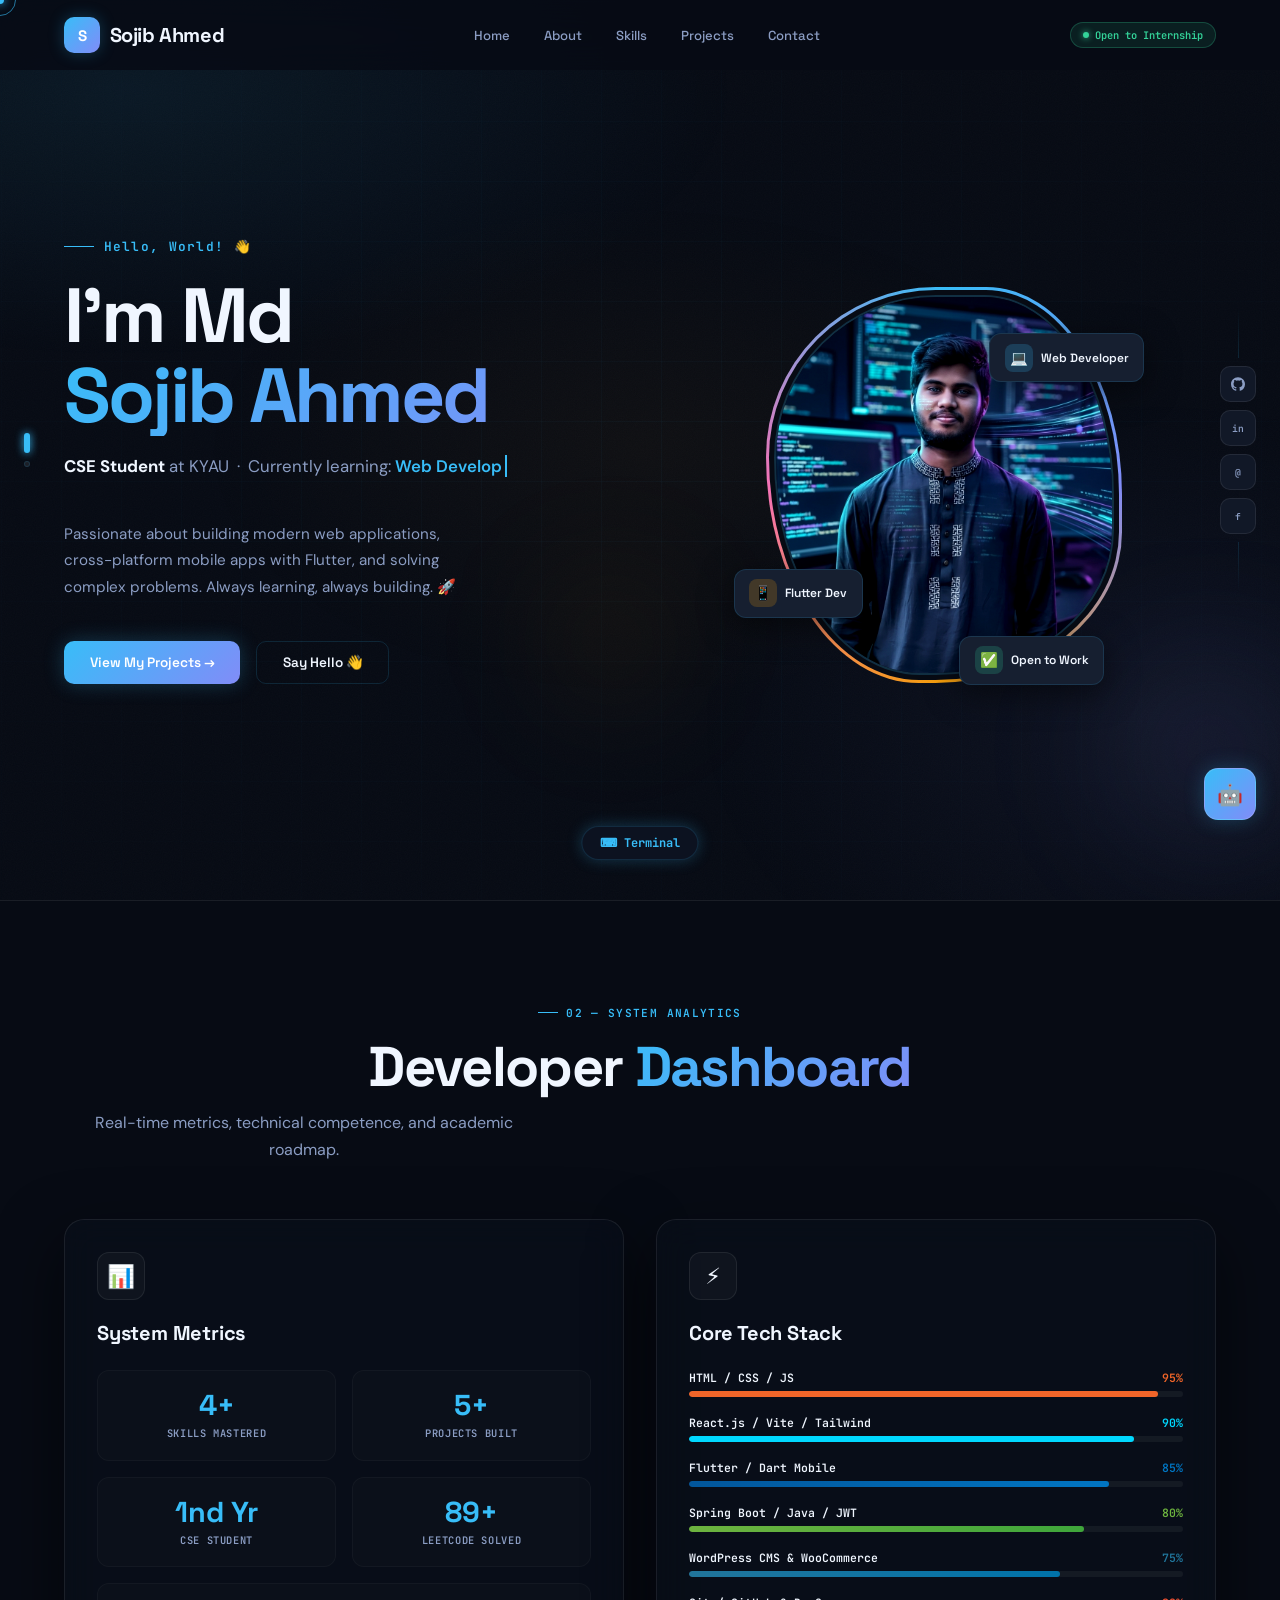
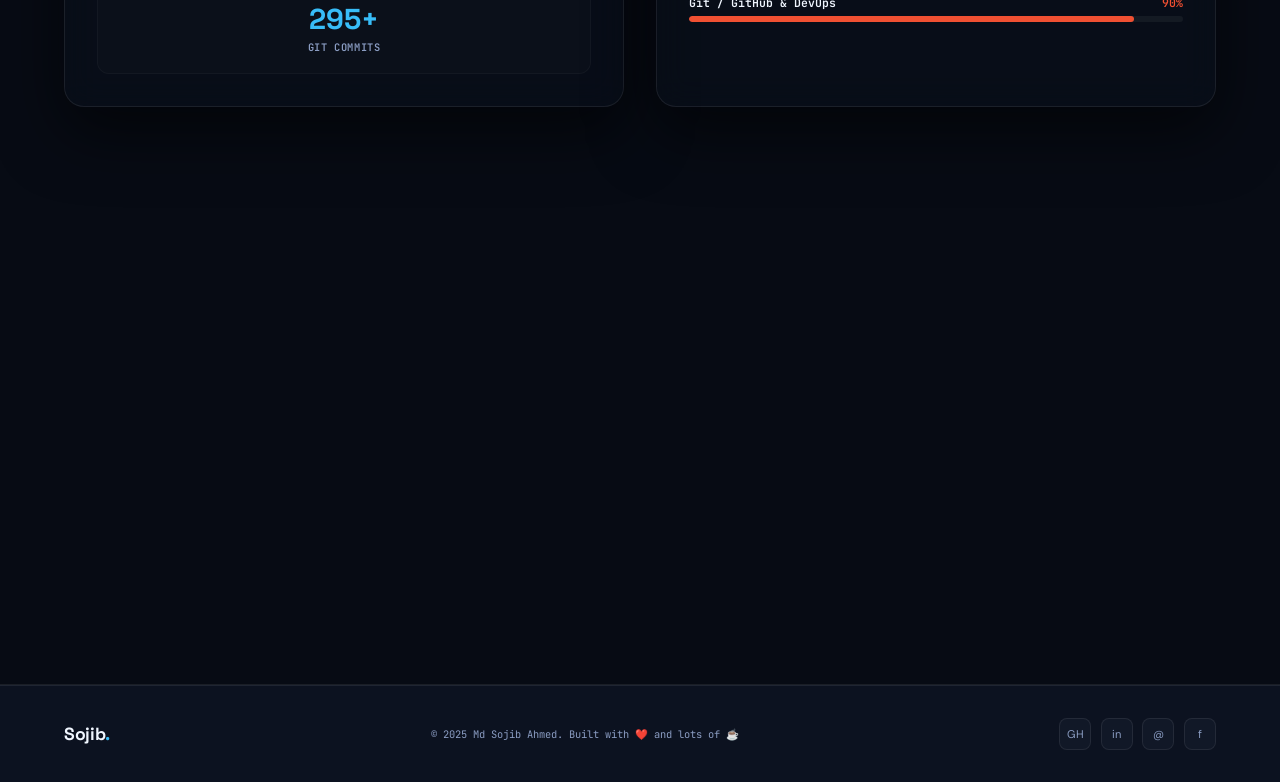
==== commit e459832d: "feat: upgrade mobile navigation menu to full-screen slide drawer" ====
--- a/index.html
+++ b/index.html
@@ -83,11 +83,23 @@
   </button>
 </nav>
 <nav class="nav-drawer" id="nav-drawer">
-  <a href="index.html">Home</a>
-  <a href="about.html">About</a>
-  <a href="skills.html">Skills</a>
-  <a href="projects.html">Projects</a>
-  <a href="contact.html">Contact</a>
+  <div class="drawer-brand">
+    <div class="drawer-logo-icon">S</div>
+    <span>Sojib Ahmed</span>
+  </div>
+  <div class="drawer-links-wrap">
+    <a href="index.html" class="active">Home</a>
+    <a href="about.html">About</a>
+    <a href="skills.html">Skills</a>
+    <a href="projects.html">Projects</a>
+    <a href="contact.html">Contact</a>
+  </div>
+  <div class="drawer-socials">
+    <a href="https://github.com/sojibahmed404/" target="_blank" rel="noopener">GH</a>
+    <a href="https://www.linkedin.com/in/md-sojib-ahmed-a58ab03a2/" target="_blank" rel="noopener">in</a>
+    <a href="mailto:mdsojibahmed544@gmail.com">@</a>
+    <a href="https://www.facebook.com/mdsojib.ahamed.9615" target="_blank" rel="noopener">f</a>
+  </div>
 </nav>
 
 <!-- HERO SECTION -->
--- a/css/global.css
+++ b/css/global.css
@@ -367,32 +367,122 @@
 .nav-ham.open span:nth-child(3) { transform: translateY(-7px) rotate(-45deg); }
 
 /* ── MOBILE NAV DRAWER ── */
+/* ── MOBILE NAV DRAWER (FULL-SCREEN DRAWER STYLE) ── */
 .nav-drawer {
   display: none;
   position: fixed;
-  inset: var(--nav-h) 0 0 0;
+  inset: 0 0 0 0;
   z-index: 999;
-  background: rgba(7, 11, 20, 0.97);
-  backdrop-filter: blur(16px);
+  background: rgba(7, 11, 20, 0.98);
+  backdrop-filter: blur(24px);
+  -webkit-backdrop-filter: blur(24px);
   flex-direction: column;
   align-items: center;
+  justify-content: space-between;
+  padding: 6rem 2rem 4rem;
+  transform: translateX(100%);
+  transition: transform 0.45s cubic-bezier(0.16, 1, 0.3, 1);
+}
+
+.nav-drawer.open {
+  transform: translateX(0);
+}
+
+.drawer-brand {
+  display: flex;
+  flex-direction: column;
+  align-items: center;
+  gap: 0.5rem;
+}
+
+.drawer-logo-icon {
+  width: 48px;
+  height: 48px;
+  border-radius: 12px;
+  background: linear-gradient(135deg, var(--cyan), var(--violet));
+  display: flex;
+  align-items: center;
   justify-content: center;
-  gap: 1.5rem;
-  transform: translateY(-100%);
-  transition: transform .4s var(--ease-smooth);
-}
-.nav-drawer.open {
-  transform: translateY(0);
-}
-.nav-drawer a {
+  font-size: 1.25rem;
+  font-weight: 800;
+  color: #fff;
+  box-shadow: 0 0 20px var(--cyan-glow);
+}
+
+.drawer-brand span {
   font-family: var(--font-head);
-  font-size: 1.4rem;
-  font-weight: 600;
+  font-size: 1.2rem;
+  font-weight: 700;
+  color: var(--fg);
+  letter-spacing: -0.02em;
+}
+
+.drawer-links-wrap {
+  display: flex;
+  flex-direction: column;
+  align-items: center;
+  gap: 2rem;
+  width: 100%;
+}
+
+.drawer-links-wrap a {
+  font-family: var(--font-head);
+  font-size: 1.8rem;
+  font-weight: 700;
   text-decoration: none;
   color: var(--muted);
-  transition: color .2s ease;
-}
-.nav-drawer a:hover { color: var(--cyan); }
+  transition: all 0.3s ease;
+  opacity: 0;
+  transform: translateX(30px);
+  letter-spacing: -0.02em;
+}
+
+.drawer-links-wrap a:hover {
+  color: var(--cyan);
+  transform: scale(1.05);
+}
+
+/* Staggered slide-in animations for links */
+.nav-drawer.open .drawer-links-wrap a {
+  opacity: 1;
+  transform: translateX(0);
+}
+
+.nav-drawer.open .drawer-links-wrap a:nth-child(1) { transition: all 0.4s cubic-bezier(0.16, 1, 0.3, 1) 0.1s; }
+.nav-drawer.open .drawer-links-wrap a:nth-child(2) { transition: all 0.4s cubic-bezier(0.16, 1, 0.3, 1) 0.15s; }
+.nav-drawer.open .drawer-links-wrap a:nth-child(3) { transition: all 0.4s cubic-bezier(0.16, 1, 0.3, 1) 0.2s; }
+.nav-drawer.open .drawer-links-wrap a:nth-child(4) { transition: all 0.4s cubic-bezier(0.16, 1, 0.3, 1) 0.25s; }
+.nav-drawer.open .drawer-links-wrap a:nth-child(5) { transition: all 0.4s cubic-bezier(0.16, 1, 0.3, 1) 0.3s; }
+
+.drawer-socials {
+  display: flex;
+  gap: 1.2rem;
+}
+
+.drawer-socials a {
+  width: 40px;
+  height: 40px;
+  border-radius: 10px;
+  border: 1px solid var(--border2);
+  background: rgba(255, 255, 255, 0.02);
+  display: flex;
+  align-items: center;
+  justify-content: center;
+  text-decoration: none;
+  color: var(--muted);
+  font-family: var(--font-mono);
+  font-size: 0.8rem;
+  font-weight: 600;
+  transition: all 0.25s ease;
+}
+
+.drawer-socials a:hover {
+  color: var(--cyan);
+  border-color: var(--cyan);
+  background: rgba(56, 189, 248, 0.08);
+  transform: translateY(-3px);
+  box-shadow: 0 0 15px rgba(56, 189, 248, 0.15);
+}
 
 /* ── SOCIAL SIDEBAR ── */
 .soc-sidebar {
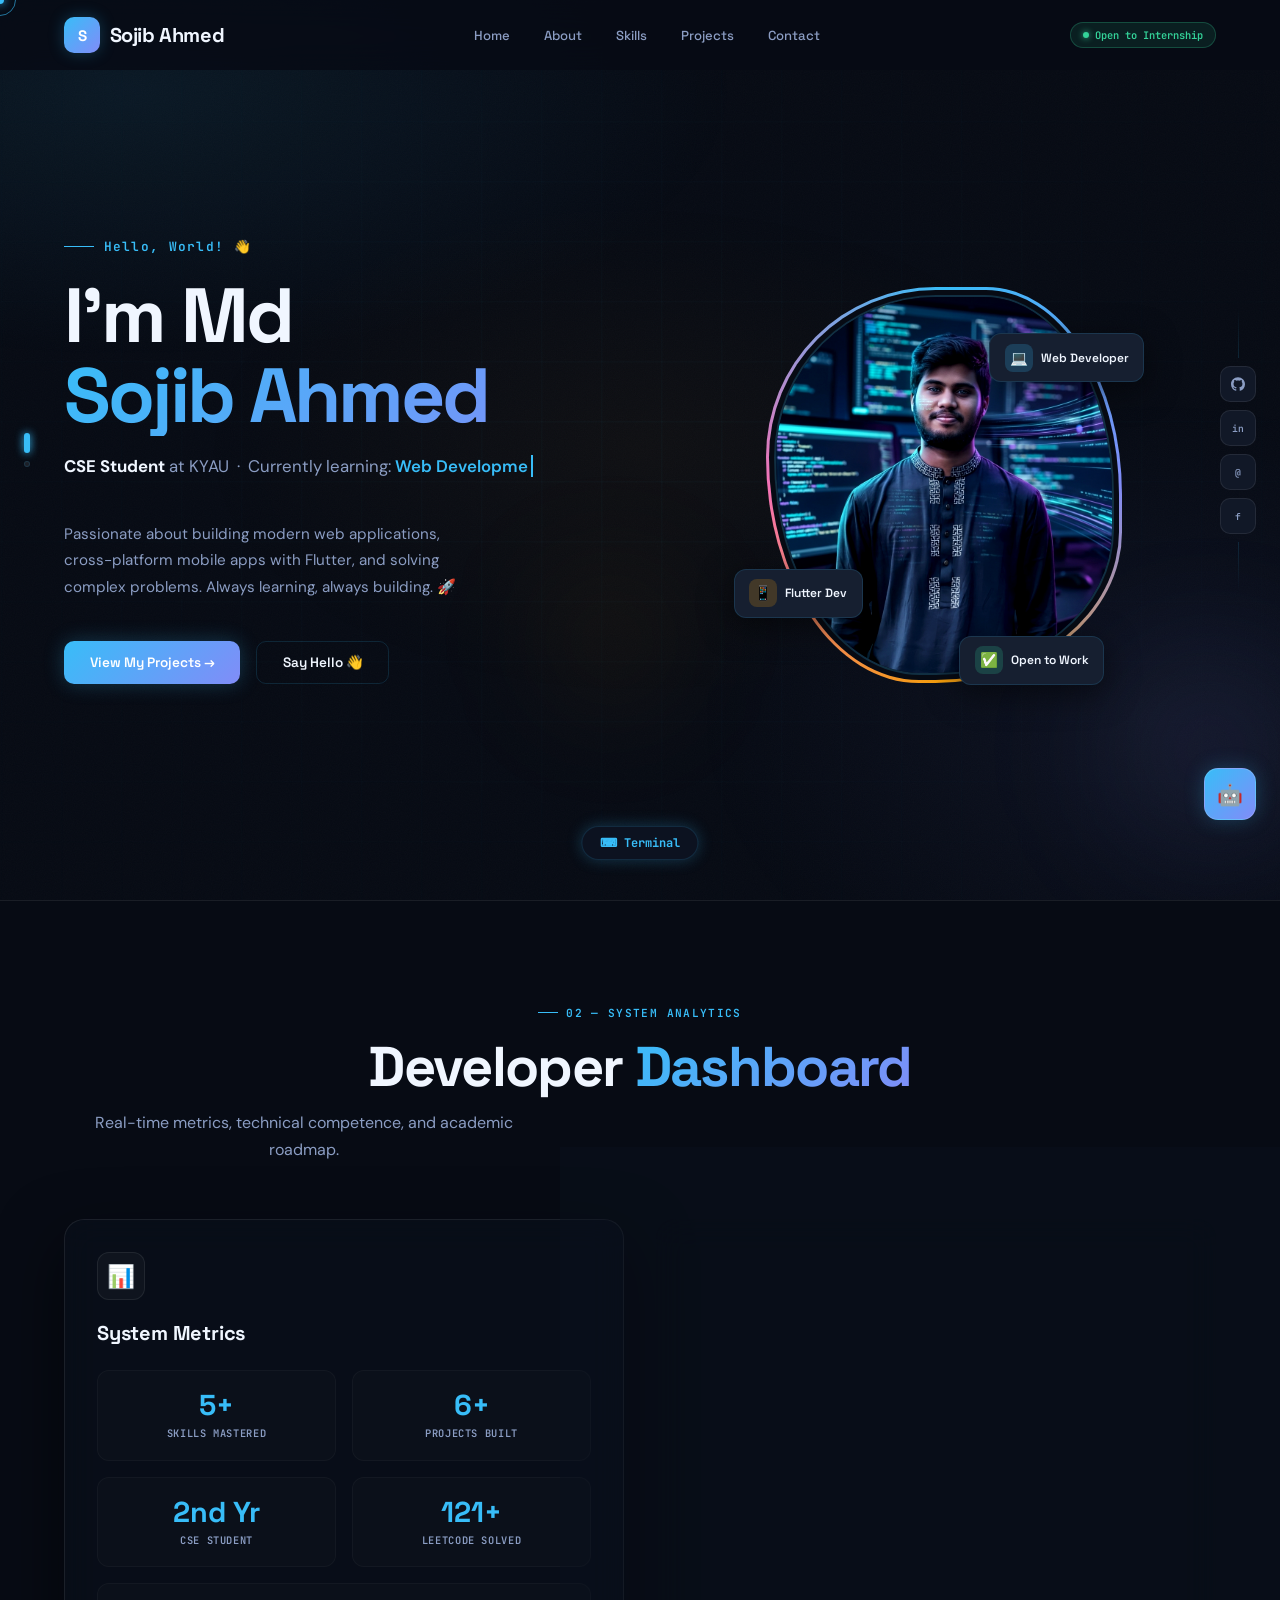
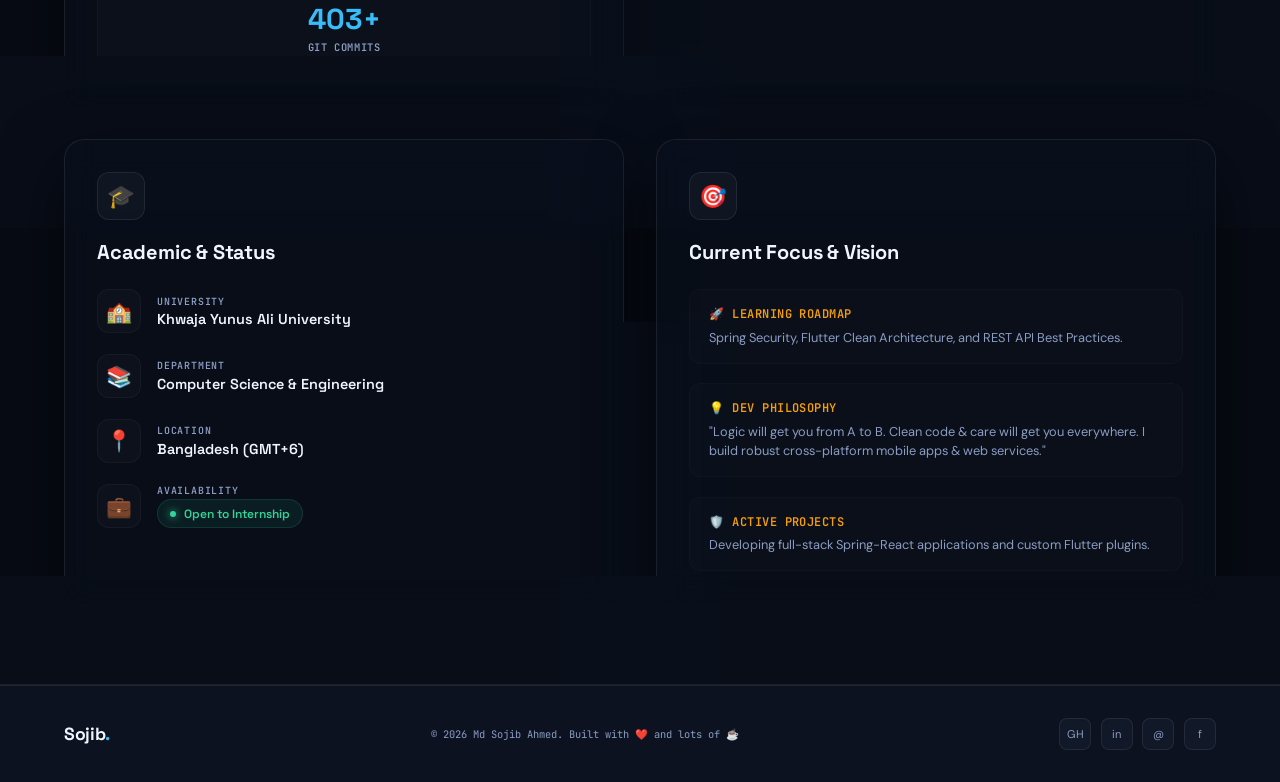
==== commit cc23525b: "Update footer copyright year to 2026" ====
--- a/index.html
+++ b/index.html
@@ -402,7 +402,7 @@
 <footer>
   <div class="footer-inner">
     <a href="index.html" class="footer-logo">Sojib<span>.</span></a>
-    <p class="footer-copy">© 2025 Md Sojib Ahmed. Built with ❤️ and lots of ☕</p>
+    <p class="footer-copy">© 2026 Md Sojib Ahmed. Built with ❤️ and lots of ☕</p>
     <div class="footer-socials">
       <a href="https://github.com/sojibahmed404/" target="_blank" rel="noopener" aria-label="GitHub">GH</a>
       <a href="https://www.linkedin.com/in/md-sojib-ahmed-a58ab03a2/" target="_blank" rel="noopener" aria-label="LinkedIn">in</a>
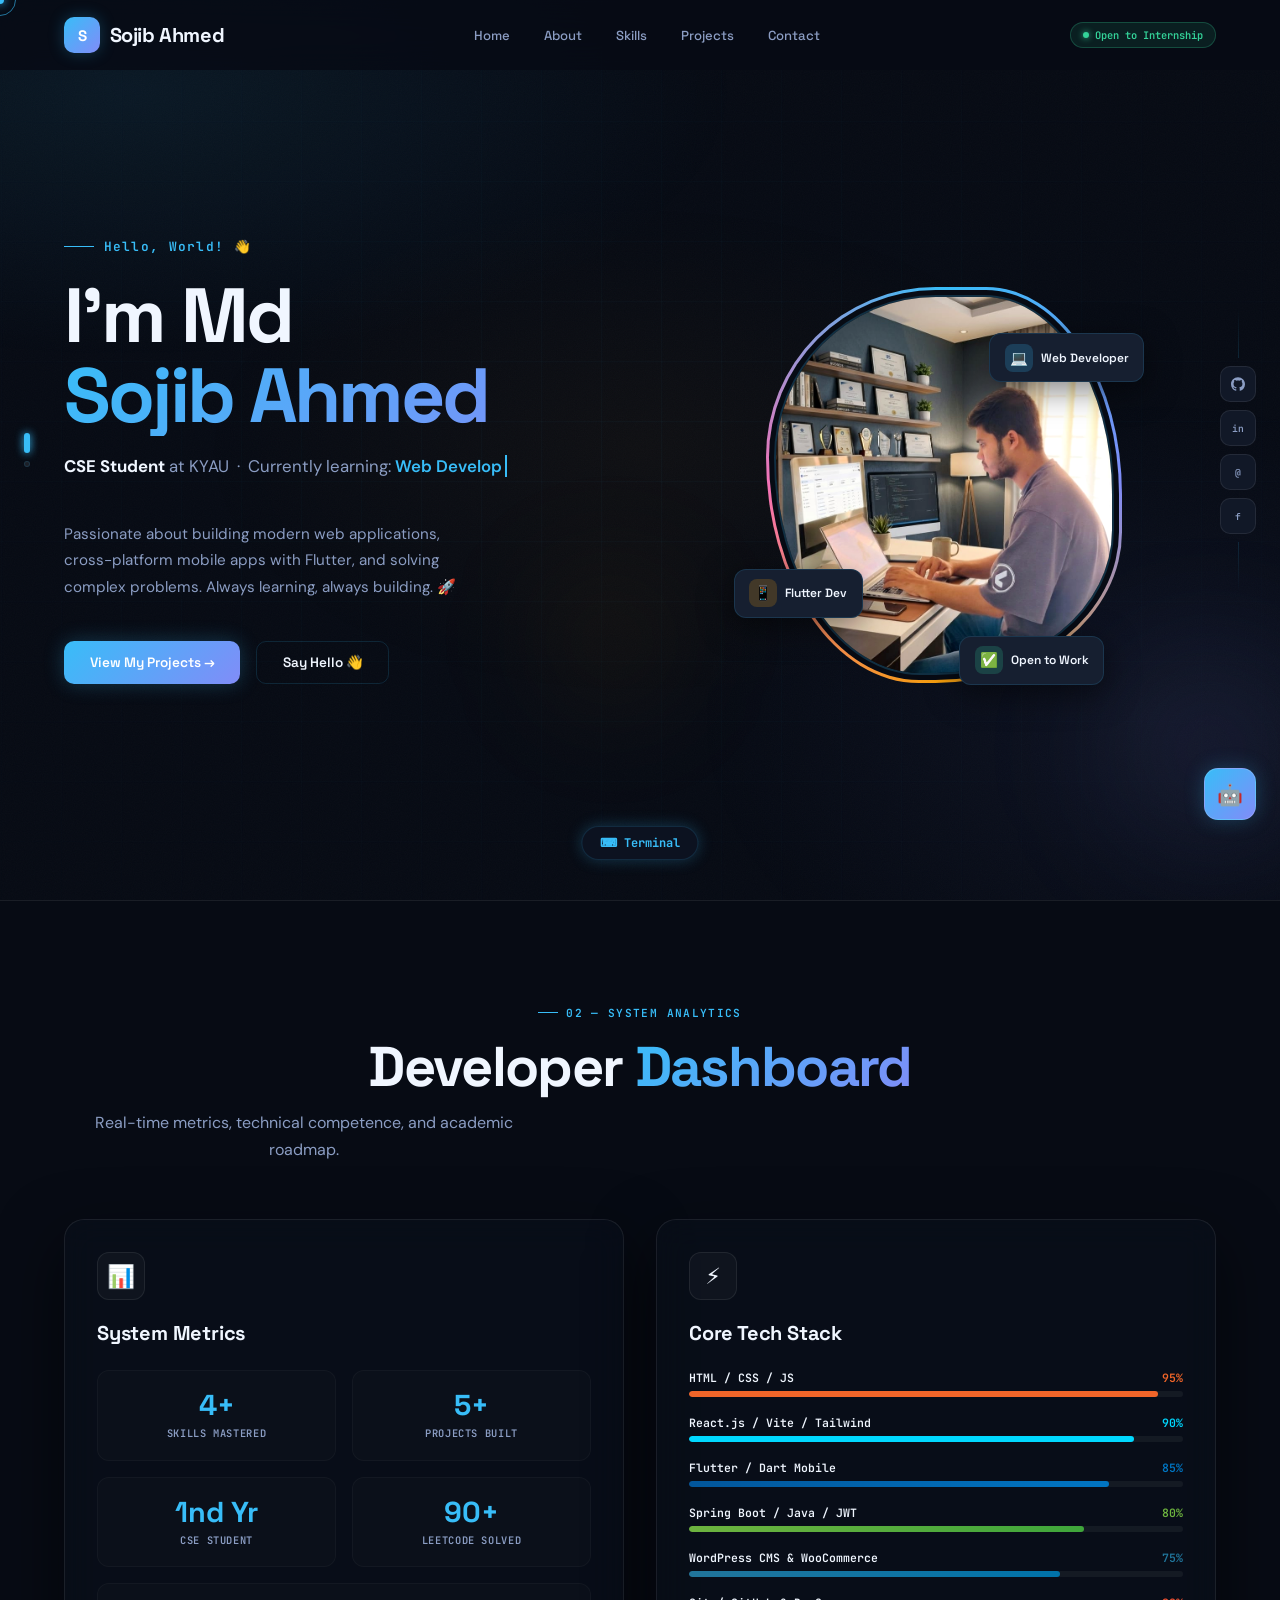
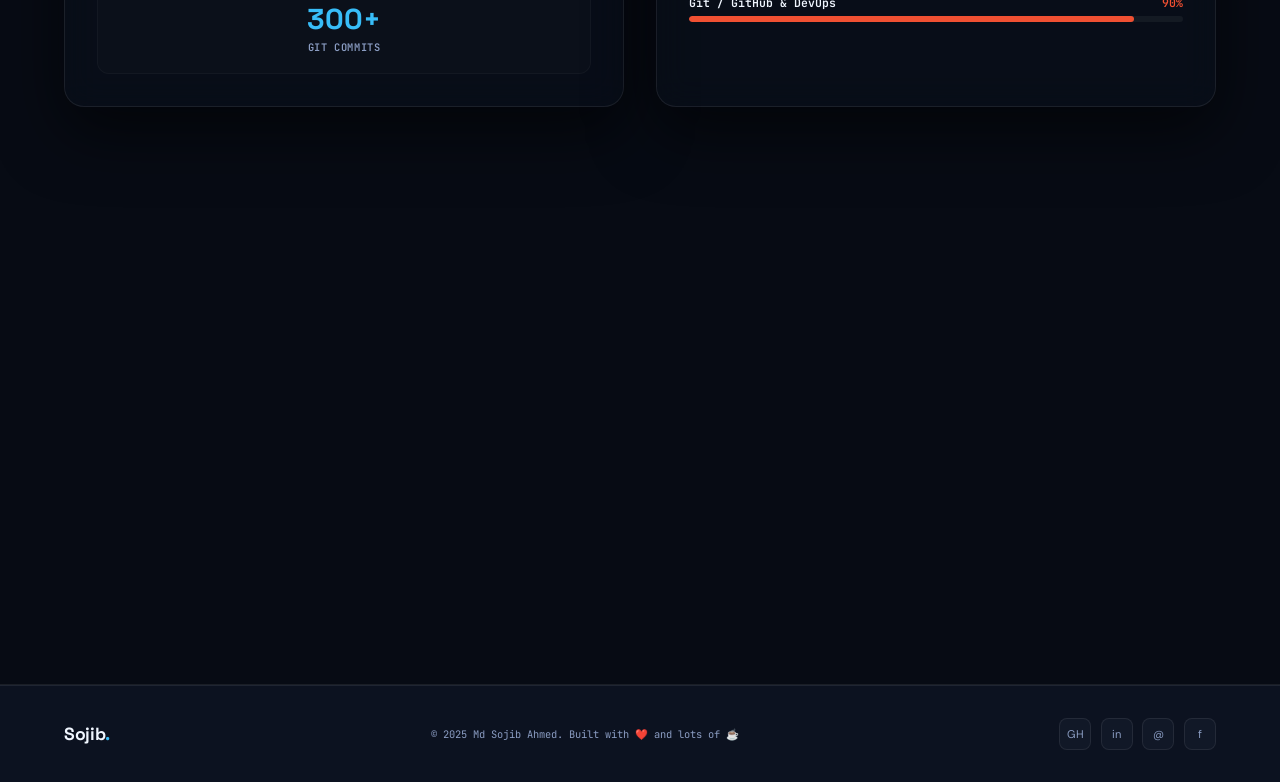
==== commit 6fbf18ae: "Revert: rename home.html back to index.html and update all references" ====
--- a/index.html
+++ b/index.html
@@ -139,7 +139,7 @@
         <div class="hero-img-ring-inner"></div>
       </div>
       <div class="hero-img-blob">
-        <img src="assets/sojib.png" alt="Md Sojib Ahmed — CSE Student and Developer" loading="eager"/>
+        <img src="assets/ss.jpeg" alt="Md Sojib Ahmed — CSE Student and Developer" loading="eager"/>
       </div>
       <!-- Floating badges -->
       <div class="hero-badge hero-badge-1">
@@ -402,7 +402,7 @@
 <footer>
   <div class="footer-inner">
     <a href="index.html" class="footer-logo">Sojib<span>.</span></a>
-    <p class="footer-copy">© 2026 Md Sojib Ahmed. Built with ❤️ and lots of ☕</p>
+    <p class="footer-copy">© 2025 Md Sojib Ahmed. Built with ❤️ and lots of ☕</p>
     <div class="footer-socials">
       <a href="https://github.com/sojibahmed404/" target="_blank" rel="noopener" aria-label="GitHub">GH</a>
       <a href="https://www.linkedin.com/in/md-sojib-ahmed-a58ab03a2/" target="_blank" rel="noopener" aria-label="LinkedIn">in</a>
--- a/css/global.css
+++ b/css/global.css
@@ -367,21 +367,26 @@
 .nav-ham.open span:nth-child(3) { transform: translateY(-7px) rotate(-45deg); }
 
 /* ── MOBILE NAV DRAWER ── */
-/* ── MOBILE NAV DRAWER (FULL-SCREEN DRAWER STYLE) ── */
+/* ── MOBILE NAV DRAWER (HALF-SCREEN SLIDE DRAWER STYLE) ── */
 .nav-drawer {
   display: none;
   position: fixed;
-  inset: 0 0 0 0;
+  top: 0;
+  right: 0;
+  bottom: 0;
+  width: min(290px, 68vw);
   z-index: 999;
   background: rgba(7, 11, 20, 0.98);
-  backdrop-filter: blur(24px);
-  -webkit-backdrop-filter: blur(24px);
+  border-left: 1px solid rgba(255, 255, 255, 0.06);
+  backdrop-filter: blur(20px);
+  -webkit-backdrop-filter: blur(20px);
   flex-direction: column;
   align-items: center;
   justify-content: space-between;
-  padding: 6rem 2rem 4rem;
+  padding: 6.5rem 1.5rem 3.5rem;
   transform: translateX(100%);
-  transition: transform 0.45s cubic-bezier(0.16, 1, 0.3, 1);
+  transition: transform 0.4s cubic-bezier(0.16, 1, 0.3, 1);
+  box-shadow: -10px 0 35px rgba(0, 0, 0, 0.6);
 }
 
 .nav-drawer.open {
@@ -396,14 +401,14 @@
 }
 
 .drawer-logo-icon {
-  width: 48px;
-  height: 48px;
-  border-radius: 12px;
+  width: 44px;
+  height: 44px;
+  border-radius: 11px;
   background: linear-gradient(135deg, var(--cyan), var(--violet));
   display: flex;
   align-items: center;
   justify-content: center;
-  font-size: 1.25rem;
+  font-size: 1.15rem;
   font-weight: 800;
   color: #fff;
   box-shadow: 0 0 20px var(--cyan-glow);
@@ -411,7 +416,7 @@
 
 .drawer-brand span {
   font-family: var(--font-head);
-  font-size: 1.2rem;
+  font-size: 1.1rem;
   font-weight: 700;
   color: var(--fg);
   letter-spacing: -0.02em;
@@ -421,19 +426,19 @@
   display: flex;
   flex-direction: column;
   align-items: center;
-  gap: 2rem;
+  gap: 1.6rem;
   width: 100%;
 }
 
 .drawer-links-wrap a {
   font-family: var(--font-head);
-  font-size: 1.8rem;
+  font-size: 1.35rem;
   font-weight: 700;
   text-decoration: none;
   color: var(--muted);
   transition: all 0.3s ease;
   opacity: 0;
-  transform: translateX(30px);
+  transform: translateX(25px);
   letter-spacing: -0.02em;
 }
 
@@ -448,11 +453,11 @@
   transform: translateX(0);
 }
 
-.nav-drawer.open .drawer-links-wrap a:nth-child(1) { transition: all 0.4s cubic-bezier(0.16, 1, 0.3, 1) 0.1s; }
-.nav-drawer.open .drawer-links-wrap a:nth-child(2) { transition: all 0.4s cubic-bezier(0.16, 1, 0.3, 1) 0.15s; }
-.nav-drawer.open .drawer-links-wrap a:nth-child(3) { transition: all 0.4s cubic-bezier(0.16, 1, 0.3, 1) 0.2s; }
-.nav-drawer.open .drawer-links-wrap a:nth-child(4) { transition: all 0.4s cubic-bezier(0.16, 1, 0.3, 1) 0.25s; }
-.nav-drawer.open .drawer-links-wrap a:nth-child(5) { transition: all 0.4s cubic-bezier(0.16, 1, 0.3, 1) 0.3s; }
+.nav-drawer.open .drawer-links-wrap a:nth-child(1) { transition: all 0.4s cubic-bezier(0.16, 1, 0.3, 1) 0.08s; }
+.nav-drawer.open .drawer-links-wrap a:nth-child(2) { transition: all 0.4s cubic-bezier(0.16, 1, 0.3, 1) 0.12s; }
+.nav-drawer.open .drawer-links-wrap a:nth-child(3) { transition: all 0.4s cubic-bezier(0.16, 1, 0.3, 1) 0.16s; }
+.nav-drawer.open .drawer-links-wrap a:nth-child(4) { transition: all 0.4s cubic-bezier(0.16, 1, 0.3, 1) 0.2s; }
+.nav-drawer.open .drawer-links-wrap a:nth-child(5) { transition: all 0.4s cubic-bezier(0.16, 1, 0.3, 1) 0.24s; }
 
 .drawer-socials {
   display: flex;
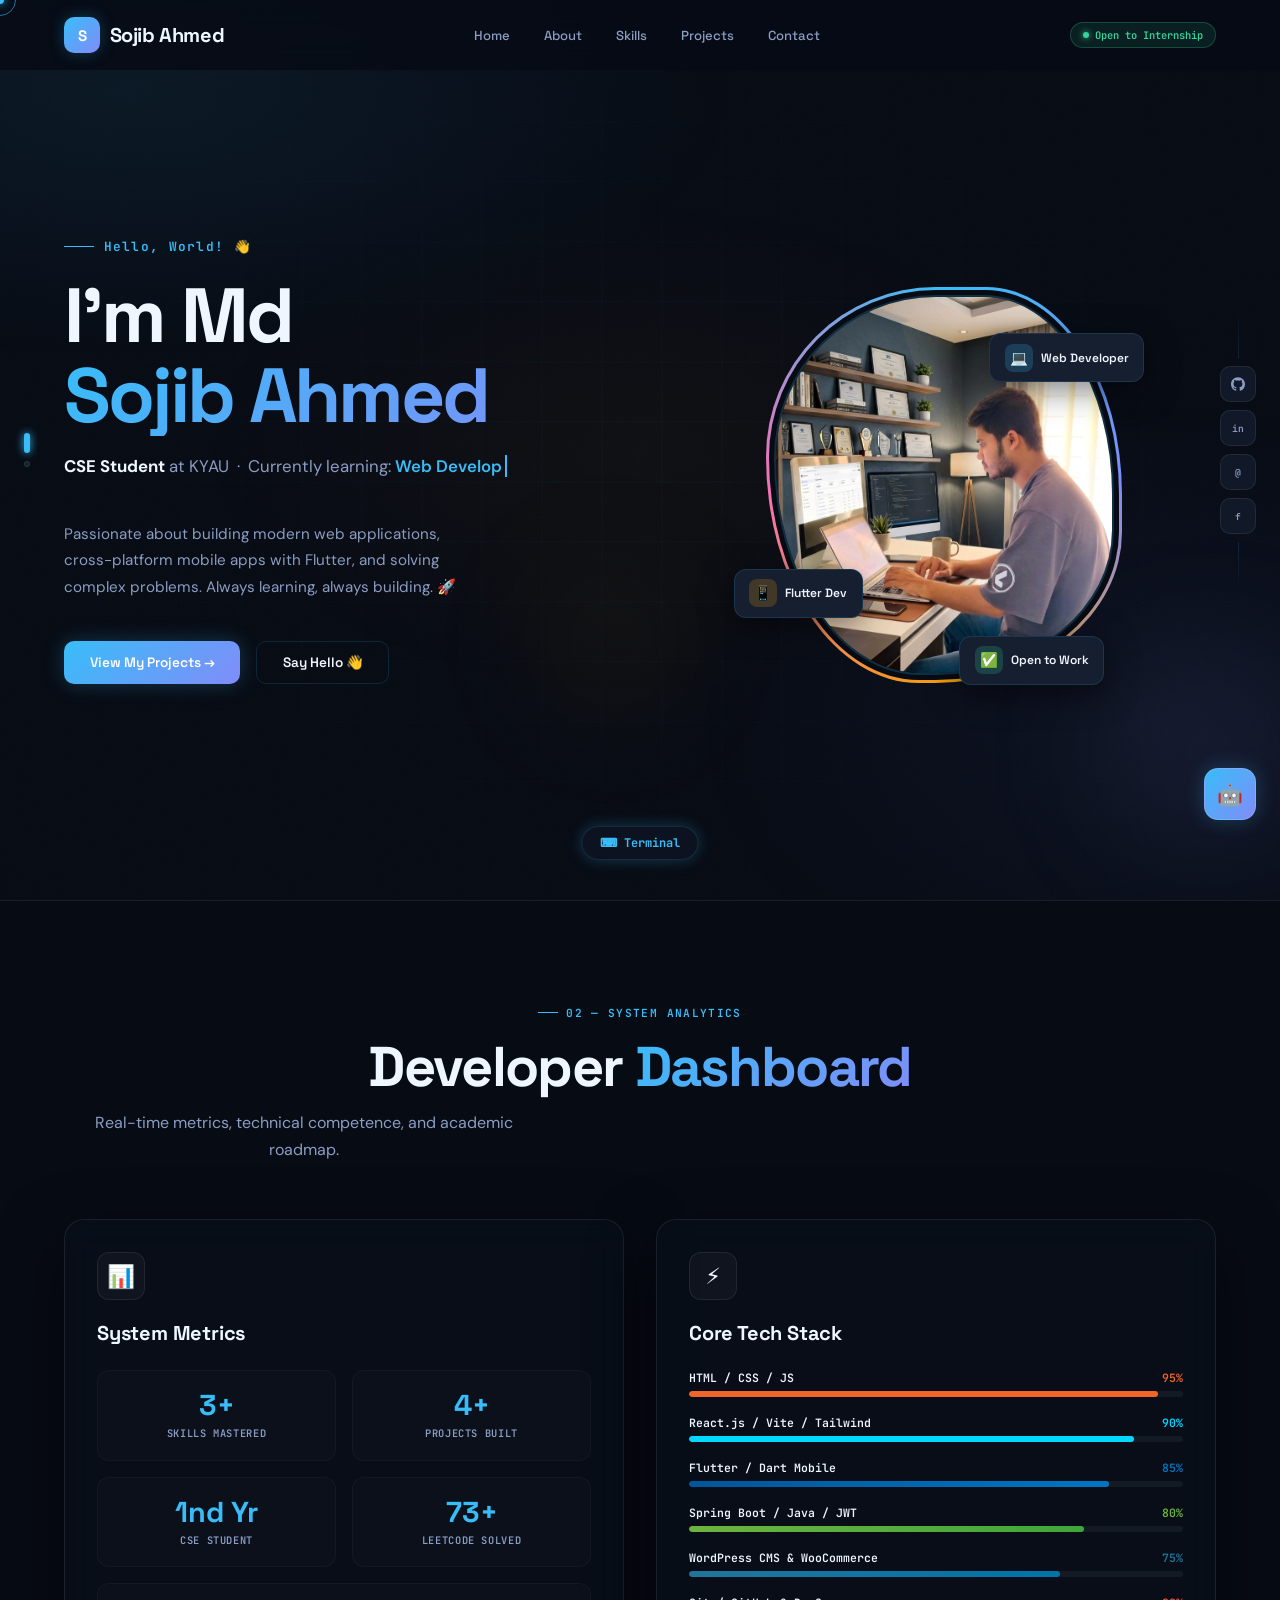
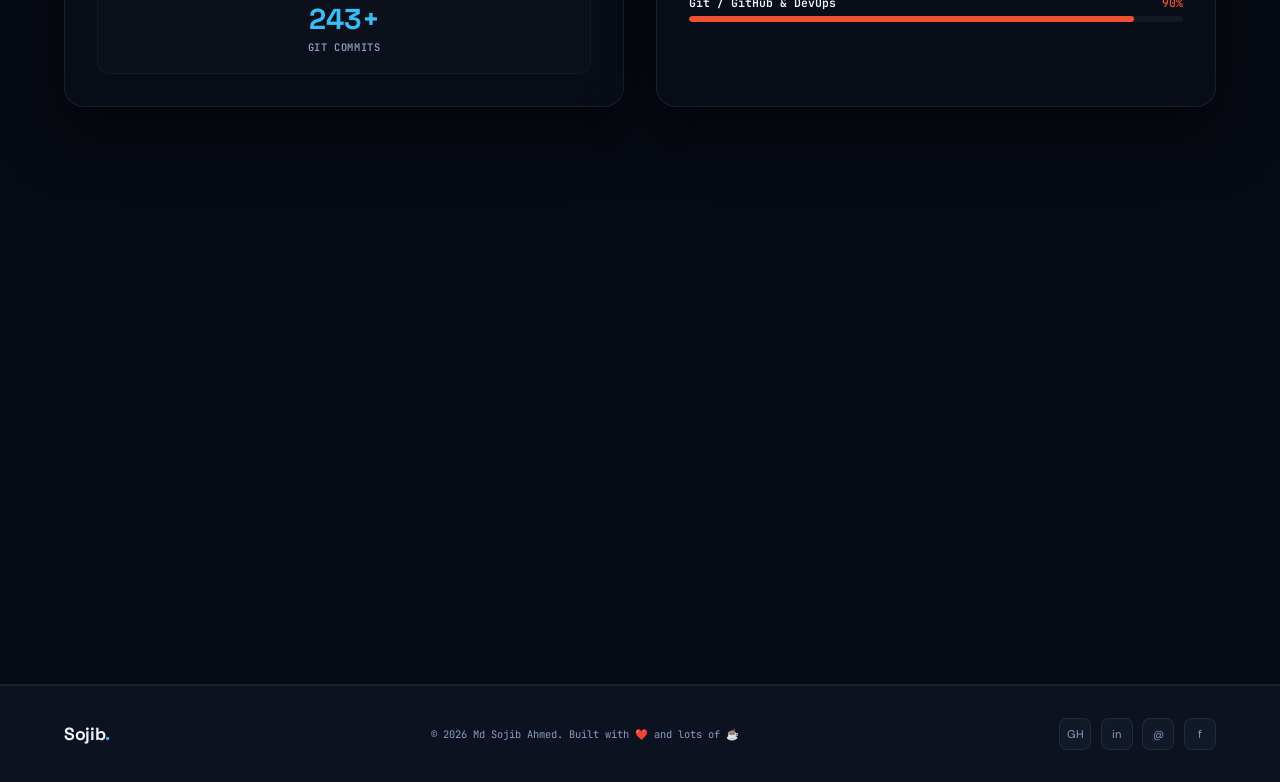
==== commit ec1acaae: "Merge cc23525bf95e1154b0da92a70d3bbcd6fb4ee50f into d371cedfcced425a5fe94a24d317c143fbb0b302" ====
--- a/index.html
+++ b/index.html
@@ -402,7 +402,7 @@
 <footer>
   <div class="footer-inner">
     <a href="index.html" class="footer-logo">Sojib<span>.</span></a>
-    <p class="footer-copy">© 2025 Md Sojib Ahmed. Built with ❤️ and lots of ☕</p>
+    <p class="footer-copy">© 2026 Md Sojib Ahmed. Built with ❤️ and lots of ☕</p>
     <div class="footer-socials">
       <a href="https://github.com/sojibahmed404/" target="_blank" rel="noopener" aria-label="GitHub">GH</a>
       <a href="https://www.linkedin.com/in/md-sojib-ahmed-a58ab03a2/" target="_blank" rel="noopener" aria-label="LinkedIn">in</a>
--- a/css/global.css
+++ b/css/global.css
@@ -353,6 +353,11 @@
   gap: 5px;
   cursor: pointer;
   padding: .5rem;
+  background: none;
+  border: none;
+  outline: none;
+  -webkit-appearance: none;
+  appearance: none;
 }
 .nav-ham span {
   display: block;
